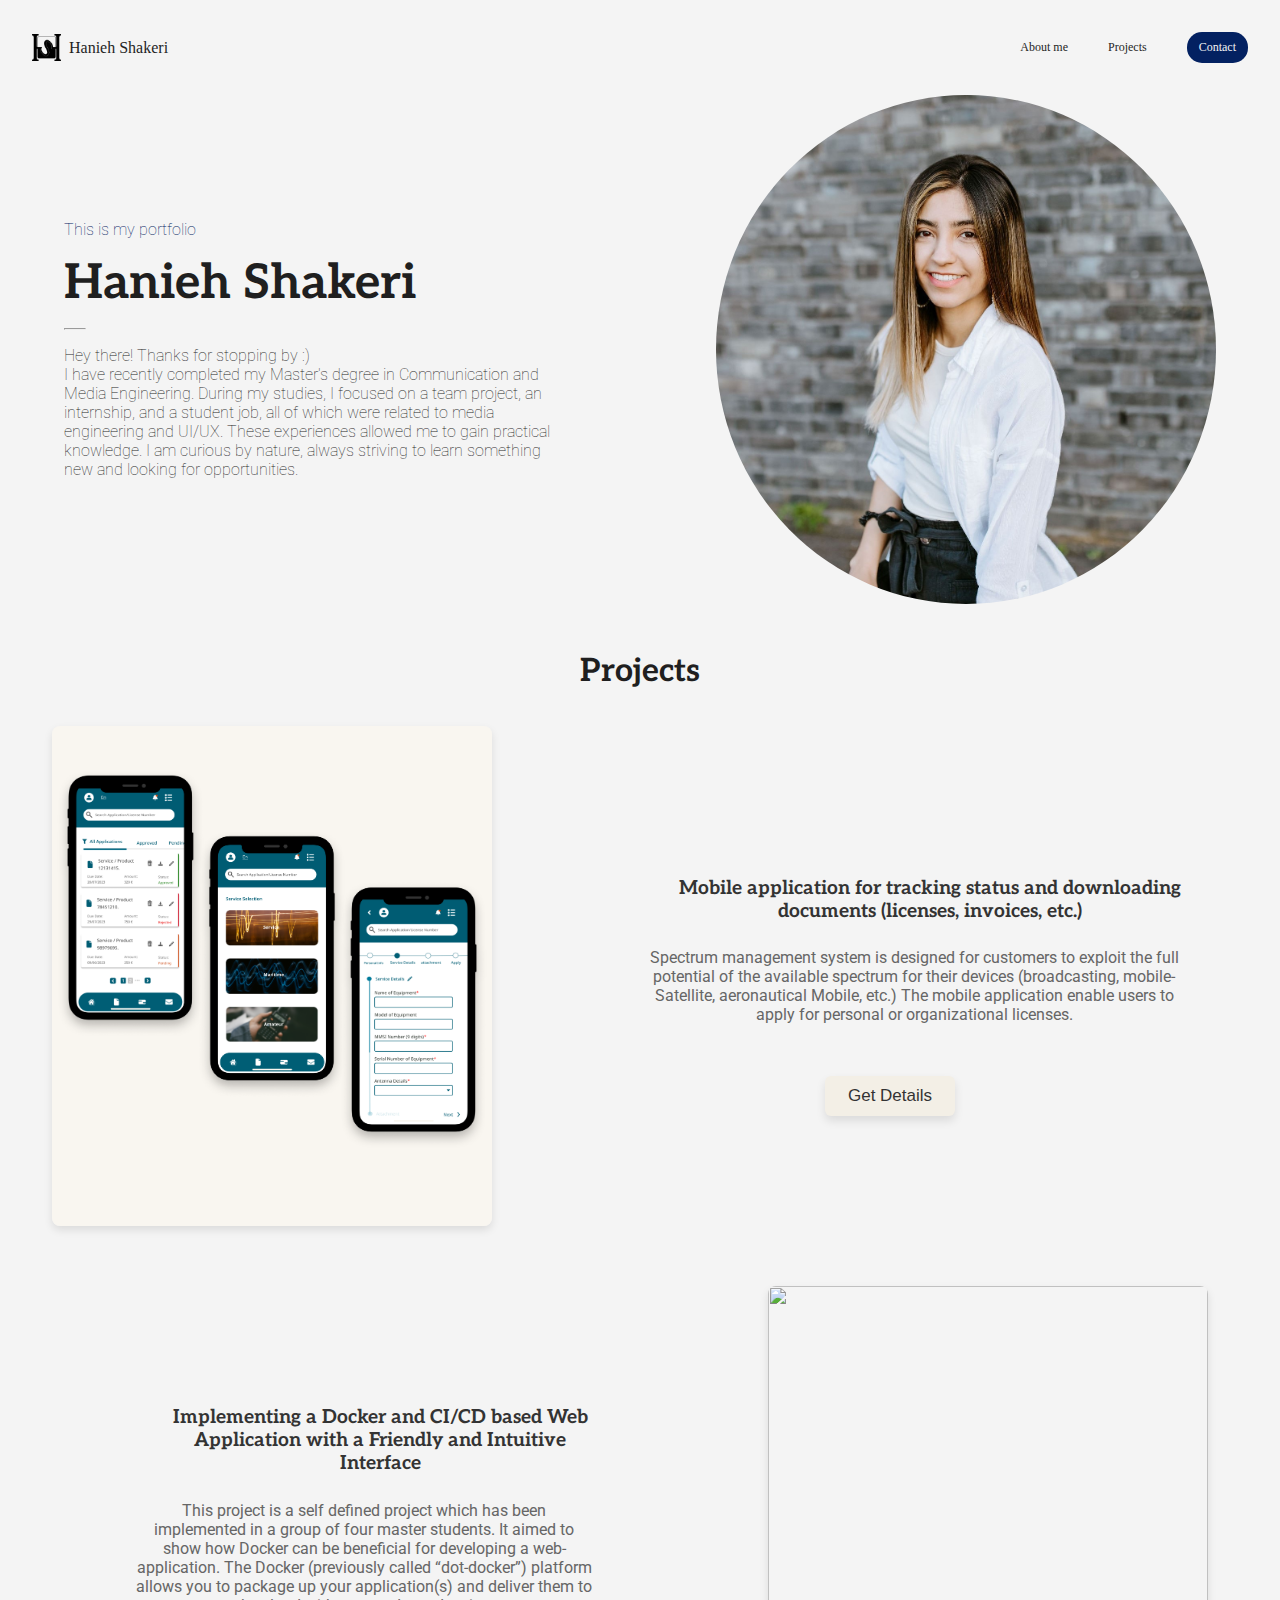
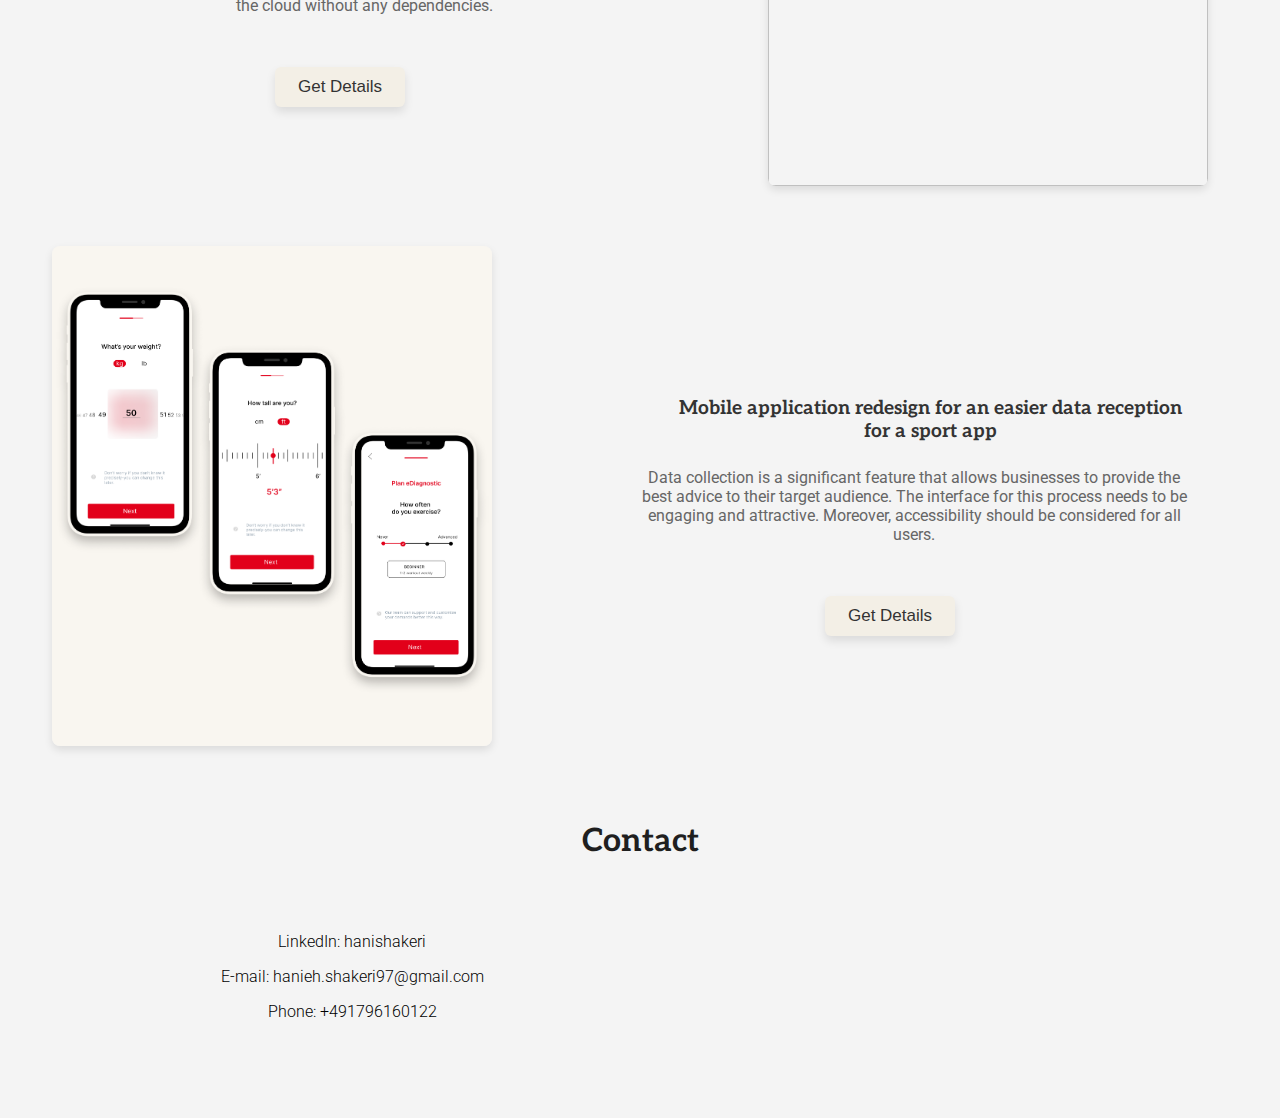
==== index.html @ 521cc0c5 "Add files via upload" ====
<!DOCTYPE html>
<html lang="en">
<head>
    <meta charset="UTF-8">
    <meta name="viewport" content="width=device-width, initial-scale=1.0">

    <link rel="preconnect" href="https://fonts.googleapis.com">
    <link rel="preconnect" href="https://fonts.gstatic.com" crossorigin>
    <link href="https://fonts.googleapis.com/css2?family=Aleo:ital,wght@0,100..900;1,100..900&family=Roboto:ital,wght@0,100;0,300;0,400;0,500;0,700;0,900;1,100;1,300;1,400;1,500;1,700;1,900&display=swap" rel="stylesheet">

    <link rel="stylesheet" href="style.css">
    <title>HaniPortfolio</title>
</head>
<body>
    <nav>
        <div class="brand">
            <img src="./assets/hani-logo.png" width="29" height="27" lt="logo">
            <a href="/">Hanieh Shakeri</a>
        </div>

       <div class="links">
        <a href=""> About me</a>
        <a href="#projects"> Projects</a>
        <a href="#Contact"> Contact</a>    
       </div>
    </nav> 

    <header>
        <div class="heading" id="about">
            <p class="sub-heading">This is my portfolio</p>
            <h1>Hanieh Shakeri</h1> 
            <hr />
            <p class="description"> Hey there! Thanks for stopping by :) 
                <br/>
                I have recently completed my Master's degree in Communication and Media Engineering. During my studies, I focused on a team project, an internship, and a student job, all of which were related to media engineering and UI/UX. 
                These experiences allowed me to gain practical knowledge. 
                I am curious by nature, always striving to learn something new and looking for opportunities. </p>

        </div>

        <img src="./assets/profile.jpg" draggable="false" onContextMenu="return false" alt="profile">
    </header>

    <div class="stats-title">
        <h2>
            Projects
        </h2>
        <!--<p>These projects have been done during my master studies</p>-->
    </div>
    


    <main class="container" id="projects">
        <div class="sub-container sub-container1">
            <div class="img-container">
                <img src="./assets/case-study-intern.png" alt="">
                <div class="hover-content">
                    <h5>Internship Project</h5>
                </div>
            </div>
          
          
            <div class="large-container large-container1">
                <h4> Mobile application for tracking status and downloading documents (licenses, invoices, etc.)</h4>
                
                <p> Spectrum management system is designed for customers to exploit the full potential of the available spectrum 
                    for their devices (broadcasting, mobile-Satellite, aeronautical Mobile, etc.) 
                    The mobile application enable users to apply for personal or organizational licenses.
                </p>
                <br />
                <br />

                <button class="button" onclick="handleButtonClick(event, 'internship.html')">Get Details</button>
                <script>
                    function animateButton(button) {
                        button.classList.remove("animate");
                        setTimeout(() => {
                            button.classList.add("animate");
                        }, 600); //1s = 1000ms
                    }
                
                    document.querySelectorAll(".button").forEach(button => {
                        button.addEventListener("click", (e) => {
                            e.preventDefault();
                            animateButton(button);
                        });
                    });
                </script>
            </div>    
        </div>

        
        
        <div class="sub-container sub-container2">
            <div class="img-container">
                <img src="./assets/coffee-project.png" alt="">
                <div class="hover-content">
                    <h5>Master Group Project</h5>
                </div>
            </div>  
            
            <div class="large-container large-container2">
                  <h4>Implementing a Docker and CI/CD based Web Application with a Friendly and Intuitive Interface</h4>
                  <p>This project is a self defined project which has been implemented in a group of four master students. It aimed to show how Docker can be beneficial for developing a web-application. 
                    The Docker (previously called “dot-docker”) platform allows you to package up your application(s) and deliver them to the cloud without any dependencies.</p>

                    <br />
                    <br />
                    
                <button class="button" onclick="handleButtonClick(event, 'master-project.html')">Get Details</button>
                <script>
                    function animateButton(button) {
                        button.classList.remove("animate");
                        setTimeout(() => {
                            button.classList.add("animate");
                        }, 600); //1s = 1000ms
                    }
                
                    document.querySelectorAll(".button").forEach(button => {
                        button.addEventListener("click", (e) => {
                            e.preventDefault();
                            animateButton(button);
                        });
                    });
                </script>
            </div>
        </div>
        
        <div class="sub-container sub-container3">
            <div class="img-container">
                <img src="./assets/bestzeit-project.png" alt="">
                <div class="hover-content">
                    <h5>Application Redesign Project</h5>    
                </div>
            </div>

            <div class="large-container large-container3">
                <h4>Mobile application redesign for an easier data reception for a sport app</h4>
                <p>Data collection is a significant feature that allows businesses to provide the best advice to their target audience. 
                    The interface for this process needs to be engaging and attractive. Moreover, accessibility should be considered for all users.
                </p>
                
                <br />
                <br />

                <button class="button" onclick="handleButtonClick(event, 'self-project.html')">Get Details</button>
                <script>
                    function animateButton(button) {
                        button.classList.remove("animate");
                        setTimeout(() => {
                            button.classList.add("animate");
                        }, 600); //1s = 1000ms
                    }
                
                    document.querySelectorAll(".button").forEach(button => {
                        button.addEventListener("click", (e) => {
                            e.preventDefault();
                            animateButton(button);
                        });
                    });
                </script>
            </div>
        </div>

        

        <!--------------------------------------------Footer------------------------------>

        <div class="stats-title">
            <div>
                <h2>Contact</h2>
            </div>
        </div>

            <div class="sub-container sub-container4">
            
                <div class="catch-up" id="Contact">

                    <!--<p>Staying proactive and engaged, ensures that I'm always ready for the next step in my career. 
                        Let's catch up! you can find me on LinkedIn or simply by writing an email. 
                        I would really like to get to know you, specially to keep connected with recruiters and potential employers.</p>-->

                    
                    <div class="Contact">
                        <p>
                            LinkedIn: <a href="https://www.linkedin.com/in/hanishakeri/">hanishakeri</a>
                        </p> 
                    </div>
                    <div class="Contact">
                        <p>
                            E-mail: <a href="mailto:hanieh.shakeri97@gmail.com">hanieh.shakeri97@gmail.com</a>
                        </p> 
                    </div>
                    <div class="Contact">
                        <p>
                            Phone: <a href="tel:+491796160122">+491796160122</a>
                        </p> 
                    </div>
                </div>  

                    <!--<div class="coffee-container">
                        <svg class="path" width="40%" height="100%" viewBox="0 0 300 300" version="1.1" xmlns="http://www.w3.org/2000/svg" xmlns:xlink="http://www.w3.org/1999/xlink" xml:space="preserve" style="fill-rule:evenodd;clip-rule:evenodd;stroke-linecap:round;stroke-linejoin:round;stroke-miterlimit:1.5;">
                            <path d="M160.916,92.523c0,0 8.02,7.071 7.135,19.397c-0.86,11.971 -13.31,16.189 -14.152,26.66c-0.898,11.167 7.946,16.891 8.322,17.266" style="fill:none;stroke:#000;stroke-width:3px;"/>
                            <path d="M177.919,92.523c0,0 8.02,7.071 7.135,19.397c-0.86,11.971 -13.31,16.189 -14.152,26.66c-0.899,11.167 7.945,16.891 8.321,17.266" style="fill:none;stroke:#000;stroke-width:3px;"/>
                            <path d="M195.216,92.523c0,0 8.021,7.071 7.135,19.397c-0.86,11.971 -13.31,16.189 -14.152,26.66c-0.898,11.167 7.946,16.891 8.322,17.266" style="fill:none;stroke:#000;stroke-width:3px;"/></svg>
                            
                            
                        <svg class="cup" width="80%" height="100%" viewBox="0 0 300 300" version="1.1" xmlns="http://www.w3.org/2000/svg" xmlns:xlink="http://www.w3.org/1999/xlink" xml:space="preserve" style="fill-rule:evenodd;clip-rule:evenodd;stroke-linejoin:round;stroke-miterlimit:1.41421;">
                            <path d="M98.582,110.197c9.843,0 17.833,7.841 17.833,17.5c0,9.658 -7.99,17.5 -17.833,17.5c-9.842,0 -17.833,-7.842 -17.833,-17.5c0,-9.659 7.991,-17.5 17.833,-17.5Zm0,5.119c6.963,0 12.617,5.547 12.617,12.381c0,6.833 -5.654,12.381 -12.617,12.381c-6.963,0 -12.617,-5.548 -12.617,-12.381c0,-6.834 5.654,-12.381 12.617,-12.381Z" style="fill:#8cb0c0;"/>
                            <path d="M99.499,156.28l-0.116,0c0.002,0.044 0.003,0.088 0.003,0.132c0,5.759 -14.512,10.435 -32.387,10.435c-17.874,0 -32.386,-4.676 -32.386,-10.435c0,-0.044 0.001,-0.088 0.003,-0.132l-0.117,0l0,-60l65,0l0,60Z" style="fill:#9db8c4;"/>
                            <path d="M99.499,156.28l-0.116,0c0.002,0.044 0.003,0.088 0.003,0.132c0,3.596 -5.655,6.769 -14.254,8.645c0.168,-0.429 0.254,-0.867 0.254,-1.311c0,-0.044 -0.001,-0.088 -0.003,-0.133l0.116,0l0,-60l-51,0l0,-7.333l65,0l0,60Z" style="fill:#8cb0c0;"/>
                            <ellipse cx="66.874" cy="96.412" rx="32.512" ry="10.435" style="fill:#9db8c4;"/><ellipse cx="67.041" cy="97.412" rx="31.345" ry="9.435" style="fill:#608392;"/>
                            <path d="M37.336,100.181c3.769,-3.851 15.668,-6.667 29.747,-6.667c14.079,0 25.977,2.816 29.747,6.667c-3.77,3.851 -15.668,6.666 -29.747,6.666c-14.079,0 -25.978,-2.815 -29.747,-6.666Z" style="fill:#714829;"/></svg>
        
                    </div>-->
                    
     
            </div>


    </main>


<script>
    function animateButton(button) {
        button.classList.remove("animate");
        setTimeout(() => {
            button.classList.add("animate");
        }, 600); //1s = 1000ms
    }

    function handleButtonClick(event, url) {
        event.preventDefault();
        const button = event.target;
        animateButton(button);
        setTimeout(() => {
            window.location.href = url;
        }, 1000); // Delay to match the animation duration
    }
</script>

</body>
</html>
---- style.css ----
/* ------------------------------------------Rules-----------------------*/
:root {
    --text-main:#F4F4F4;
    --text-secondary: #575756;
    --background-color: #1F1F1F;
    --accent-color-main: #032161;
    --accent-color-secondary: #ebac0b;
    
}

/*font-family: "Roboto", sans-serif;*/
/*font-family: "Aleo", serif;*/

body {

    color: var(--background-color);
    background-color: var(--text-main);
    margin: 2rem;
}

html {
    scroll-behavior: smooth;
}

/*------------------------------------------Navbar---------------------------------*/
a {
 color: unset;
 text-decoration: none;
}

nav{
    display: grid;
    grid-template-columns: 1fr 1fr;
}

.brand, .links {
    display:flex;
    align-items: center;
}

.brand a {
    margin-left: 0.5rem;
}

.links {
    grid-column-start: 3;
    font-size: 0.75rem;
    font-weight: 100;
}

.links a {
    margin-left: 2.5rem;
}
.links a:hover {
    color: var(--accent-color-main);
}
.links a:last-child {
    background-color: var(--accent-color-main);
    color: var(--text-main);
    padding: 0.5rem 0.75rem;
    border-radius: 15px;
}

/*-----------------------------------------header/description-------------------------------*/

header {
    display: grid;
    grid-template-columns: 1fr 1fr;
    align-items: center;
    margin-left: 2rem;
}

header img {
    display: grid;
    max-width: 500px;
    grid-column: 3;
    border-radius: 50%;
    margin: 2rem ;
}

.heading {
    width:500px;
}
.heading p{
    font-family: "Roboto", sans-serif;
    font-weight: 100;
}

.sub-heading {
    color: var(--accent-color-main);
    margin-bottom: none;
}

header h1 {
    font-family: 'Aleo', serif;
    font-size: 3rem;
    margin: 1rem 0;

}
header hr {
    width: 20px;
    margin: 0;
}

.description p{
    font-family: "Roboto", sans-serif;
    font-size: 400;
    font-weight: 300;
    color:black;
}

/*-----------------------------------projects----------------------------------*/

stats-title {
    text-align: center;
    color: var(--text-main);
    background-color: var(--background-color);
}

.stats-title h2 {
    display: flex;
    justify-content: center;
}

.stats-title h2 {
    font-family: 'Aleo', serif;
    font-size: 2rem;
    margin: 1rem 0;
}

.stats-title p {
    font-weight: 100;
    font-size: 0.9rem;
}

/*.main{
    background-color: var(--background-color);
}*/

.container {
    display: flex;
    justify-content: center;
    flex-direction: column;
  
}


.container img {
    width: 440px;
    height: 500px;
    margin-right: 20px;
    border-radius: 8px;
    box-shadow: 0 4px 8px rgba(0, 0, 0, 0.1);
}


.container > div {
    margin: 10px;
    padding: 10px;
   /* background-color: #f0efde;*/
    
}

.sub-container {
    display: flex;
    flex-direction: row;
    align-items: center;
    padding: 20px;
    border-radius: 8px;
    text-align: left;
    position: relative;
}

.img-container {
    position: relative;
}

.img-container img {
    max-width: 450px;
    margin-bottom: 20px;
    border-radius: 8px;
    display: block;
}

.hover-content {
    position: absolute;
    top: 0;
    left: 0;
    width: 440px;
    height: 500px;
    display: flex;
    justify-content: center;
    align-items: center;
    background-color: rgba(0, 0, 0, 0.7);
    color: white;
    opacity: 0;
    transition: opacity 0.3s ease-in-out;
}

.img-container:hover .hover-content {
    opacity: 1;
    border-radius: 8px;
}

.sub-container1, .sub-container2, .sub-container3, .sub-container4 {
    flex: 1 1 calc(33.333% - 40px);
    padding: 20px;
    text-align: center;
}

.sub-container:nth-child(even) {
    flex-direction: row-reverse;
    
}


.sub-container h4 {
    margin-top: 10px;
    font-family: 'Aleo', serif;
    font-size: 1.2em;
    color: #333;
}

.sub-container h5{
    margin-top: 10px;
    font-size: 1.2em;
    color: #ffffff;
}

.sub-container p{
    font-family: "Roboto", sans-serif;
    font-size: 1rem ;
    color: black;
    font-weight: 400;
}


@media (max-width: 768px) {
    .sub-container {
        flex-direction: column;
        text-align: center;
    }
    
    .sub-container img {
        margin: 0 0 10px 0;
    }
    
    .sub-container:nth-child(even) {
        flex-direction: column;
      
    }
}

.large-container {
    max-width: 713px;
    margin-left: 60px;
    margin-right: 20px;
    margin-top: 20px;
    padding: 15px;
    /*background-color: #f9f9f9;*/
    border-radius: 8px;
    /*box-shadow: 0 4px 8px rgba(0, 0, 0, 0.1);*/
}

.large-container h4 {
    text-align-last: center;
    margin-top: 0;
    font-size: 1.2em;
    color: #333;
    margin-left: 80px;
}

.large-container p {
    color: #666;
    font-size: 1rem;
    margin-left: 48px;
}

.large-container2 {
    
    margin-left: 20px;
    margin-right: 160px;
    margin-top: 20px;
    padding: 15px;
    border-radius: 8px;
}

.large-container2 button {
    justify-content: center;
}


/*-----------------------------------------Button------------------------------*/

.button {
    position: relative;
    width: 130px;
    padding: 10px 22px;
    background: #f3efe6;
    border-radius: 6px;
    color: #333;
    border: none;
    font-size: 17px;
    font-weight: 400;
    cursor: pointer;
    transition: transform 0.2s ease;
    box-shadow: 0 5px 10px rgba(0, 0, 0, 0.1);
}

.button:active {
    transform: scale(0.96);
}

.button::before, .button::after {
    content: "";
    position: absolute;
    left: 50%;
    transform: translateX(-50%);
    height: 100%;
    width: 150%;
    z-index: -1;
   
    background-repeat: no-repeat;
}

.button.animate::before {
    top: -70%;
    background-image: radial-gradient(circle, #032161 20%, transparent 20%),
    radial-gradient(circle, transparent 20%, #1474c8 20%, transparent 20%), 
    radial-gradient(circle, #032161 20%, transparent 20%), 
    radial-gradient(circle, transparent 10%, #1474c8 15%, transparent 30%),
    radial-gradient(circle, #032161 20%, transparent 20%),
    radial-gradient(circle, #1474c8 20%, transparent 20%),
    radial-gradient(circle, #1474c8 20%, transparent 20%),
    radial-gradient(circle, #032161 20%, transparent 20%);
    background-size: 10% 10%, 20% 20%, 15% 15%, 20% 20%, 18% 18%, 10% 10%, 10% 10%, 18% 18%;
    background-position: 5% 50%, 10% 90%, 10% 90%, 15% 90%, 25% 90%, 25% 90%, 40% 90%, 55% 90%, 70% 90%;
    animation: topBubbles 0.6s ease-in-out forwards; 
}

.button.animate::after {
    bottom: -20px;
    background-image: radial-gradient(circle, #032161 20%, transparent 20%),
    radial-gradient(circle, transparent 20%, #032161 20%, transparent 20%), 
    radial-gradient(circle, #032161 20%, transparent 20%),
    radial-gradient(circle, #1474c8 20%, transparent 20%),
    radial-gradient(circle, #032161 20%, transparent 20%),
    radial-gradient(circle, #1474c8 20%, transparent 20%),
    radial-gradient(circle, #032161 20%, transparent 20%);
    background-size: 10% 10%, 20% 20%, 15% 20%, 20% 20%, 18% 18%, 10% 10%, 15% 15%, 18% 18%;
    background-position: 5% 50%, 10% 90%, 10% 90%, 15% 90%, 25% 90%, 25% 90%, 40% 90%, 55% 90%, 70% 90%;
    animation: bottomBubbles 0.6s ease-in-out forwards;
}

@keyframes topBubbles {
    50% {
        background-position: 0% 80%, 0% 20%, 10% 40%, 20% 0%, 30% 30%, 22% 50%, 50% 50%, 65% 20%, 90% 30%;
    }
    100% {
        background-position: 0% 70%, 0% 10%, 10% 30%, 20% -10%, 30% 20%, 22% 40%, 50% 40%, 65% 10%, 90% 20%;
        background-size: 0% 0%, 0% 0%, 0% 0%, 0% 0%, 0% 0%, 0% 0%, 0% 0%;
    }
}

@keyframes bottomBubbles {
    50% {
        background-position: 0% 80%, 20% 80%, 45% 60%, 60% 100%, 75% 70%, 95% 60%, 105% 0%;
    }
    100% {
        background-position: 0% 90%, 20% 90%, 45% 70%, 60% 110%, 75% 80%, 95% 70%, 110% 10%;
        background-size: 0% 0%, 0% 0%, 0% 0%, 0% 0%, 0% 0%, 0% 0%, 0% 0%;
    }
}

/*----------------------------------Footer-----------------------------*/

.catch-up {
    width: 600px;
    height: 150px;
}


.catch-up p {
    font-family: "Roboto", sans-serif;
    font-size: 1rem ;
    color: black;
    font-weight: 300;
}


/*-------------------------------------------Coffee-----------------------------------------*/


  .path {
    stroke-dasharray: 100;
    stroke-dashoffset: 800;
    animation: dash 2s linear forwards infinite;
    position: absolute;
    top: 68px;
    left: 173px;
  }
  
  @keyframes dash {
    to {
      stroke-dashoffset: 1000;
    }
  }
  .cup {
    position: absolute;
    top: 110px;
    left: -50px;
  }
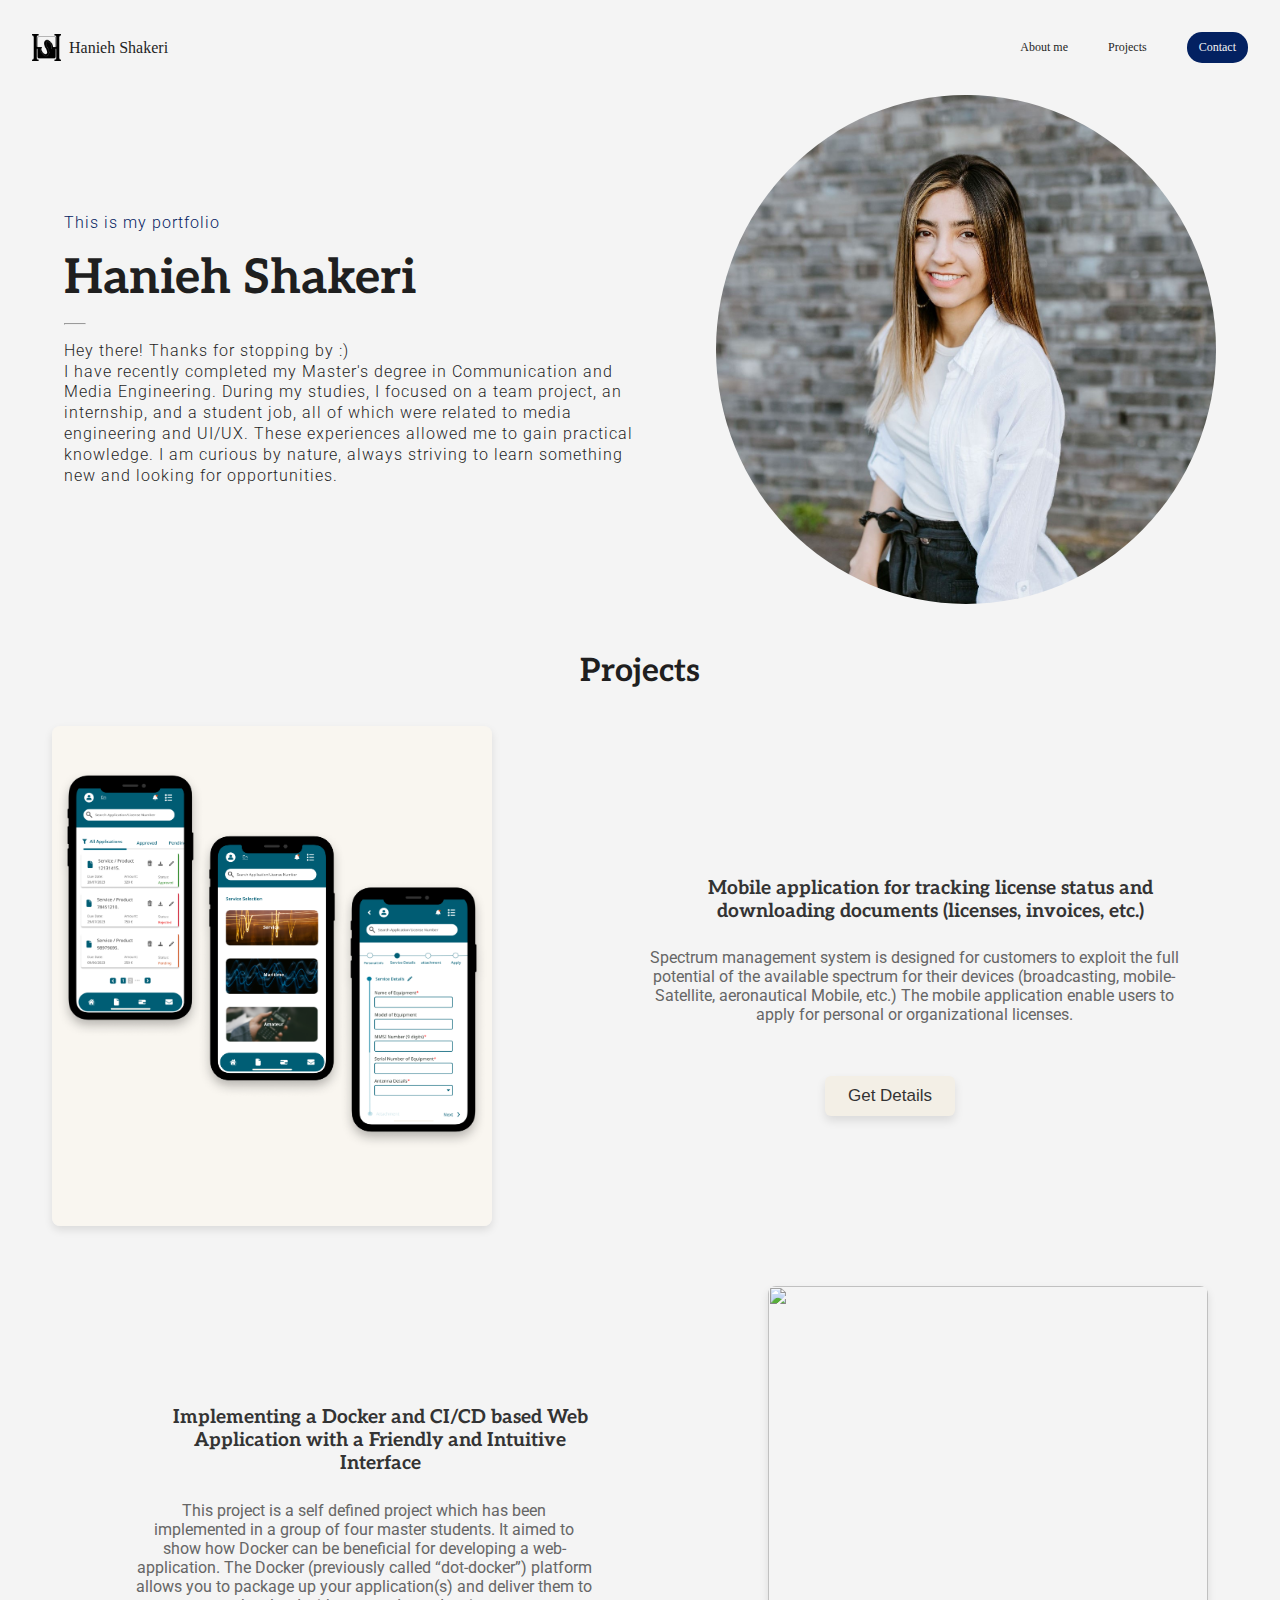
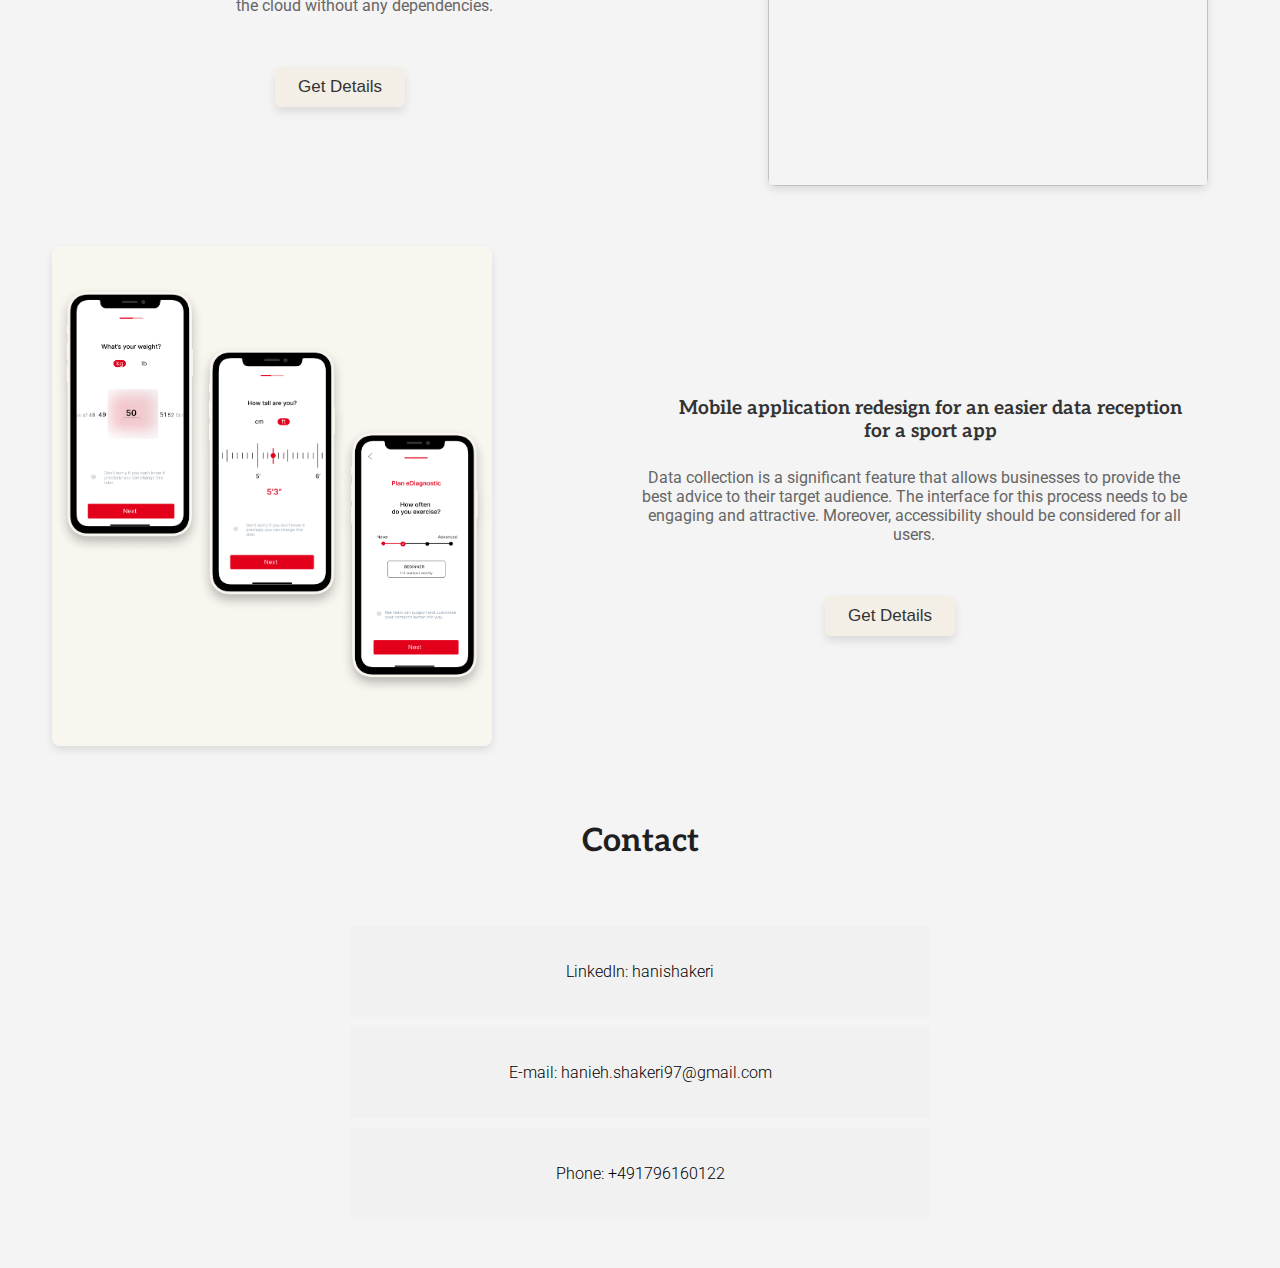
==== commit b5baad9a: "first portfolio" ====
--- a/index.html
+++ b/index.html
@@ -1,243 +1,185 @@
-<!DOCTYPE html>
-<html lang="en">
-<head>
-    <meta charset="UTF-8">
-    <meta name="viewport" content="width=device-width, initial-scale=1.0">
-
-    <link rel="preconnect" href="https://fonts.googleapis.com">
-    <link rel="preconnect" href="https://fonts.gstatic.com" crossorigin>
-    <link href="https://fonts.googleapis.com/css2?family=Aleo:ital,wght@0,100..900;1,100..900&family=Roboto:ital,wght@0,100;0,300;0,400;0,500;0,700;0,900;1,100;1,300;1,400;1,500;1,700;1,900&display=swap" rel="stylesheet">
-
-    <link rel="stylesheet" href="style.css">
-    <title>HaniPortfolio</title>
-</head>
-<body>
-    <nav>
-        <div class="brand">
-            <img src="./assets/hani-logo.png" width="29" height="27" lt="logo">
-            <a href="/">Hanieh Shakeri</a>
-        </div>
-
-       <div class="links">
-        <a href=""> About me</a>
-        <a href="#projects"> Projects</a>
-        <a href="#Contact"> Contact</a>    
-       </div>
-    </nav> 
-
-    <header>
-        <div class="heading" id="about">
-            <p class="sub-heading">This is my portfolio</p>
-            <h1>Hanieh Shakeri</h1> 
-            <hr />
-            <p class="description"> Hey there! Thanks for stopping by :) 
-                <br/>
-                I have recently completed my Master's degree in Communication and Media Engineering. During my studies, I focused on a team project, an internship, and a student job, all of which were related to media engineering and UI/UX. 
-                These experiences allowed me to gain practical knowledge. 
-                I am curious by nature, always striving to learn something new and looking for opportunities. </p>
-
-        </div>
-
-        <img src="./assets/profile.jpg" draggable="false" onContextMenu="return false" alt="profile">
-    </header>
-
-    <div class="stats-title">
-        <h2>
-            Projects
-        </h2>
-        <!--<p>These projects have been done during my master studies</p>-->
-    </div>
-    
-
-
-    <main class="container" id="projects">
-        <div class="sub-container sub-container1">
-            <div class="img-container">
-                <img src="./assets/case-study-intern.png" alt="">
-                <div class="hover-content">
-                    <h5>Internship Project</h5>
-                </div>
-            </div>
-          
-          
-            <div class="large-container large-container1">
-                <h4> Mobile application for tracking status and downloading documents (licenses, invoices, etc.)</h4>
-                
-                <p> Spectrum management system is designed for customers to exploit the full potential of the available spectrum 
-                    for their devices (broadcasting, mobile-Satellite, aeronautical Mobile, etc.) 
-                    The mobile application enable users to apply for personal or organizational licenses.
-                </p>
-                <br />
-                <br />
-
-                <button class="button" onclick="handleButtonClick(event, 'internship.html')">Get Details</button>
-                <script>
-                    function animateButton(button) {
-                        button.classList.remove("animate");
-                        setTimeout(() => {
-                            button.classList.add("animate");
-                        }, 600); //1s = 1000ms
-                    }
-                
-                    document.querySelectorAll(".button").forEach(button => {
-                        button.addEventListener("click", (e) => {
-                            e.preventDefault();
-                            animateButton(button);
-                        });
-                    });
-                </script>
-            </div>    
-        </div>
-
-        
-        
-        <div class="sub-container sub-container2">
-            <div class="img-container">
-                <img src="./assets/coffee-project.png" alt="">
-                <div class="hover-content">
-                    <h5>Master Group Project</h5>
-                </div>
-            </div>  
-            
-            <div class="large-container large-container2">
-                  <h4>Implementing a Docker and CI/CD based Web Application with a Friendly and Intuitive Interface</h4>
-                  <p>This project is a self defined project which has been implemented in a group of four master students. It aimed to show how Docker can be beneficial for developing a web-application. 
-                    The Docker (previously called “dot-docker”) platform allows you to package up your application(s) and deliver them to the cloud without any dependencies.</p>
-
-                    <br />
-                    <br />
-                    
-                <button class="button" onclick="handleButtonClick(event, 'master-project.html')">Get Details</button>
-                <script>
-                    function animateButton(button) {
-                        button.classList.remove("animate");
-                        setTimeout(() => {
-                            button.classList.add("animate");
-                        }, 600); //1s = 1000ms
-                    }
-                
-                    document.querySelectorAll(".button").forEach(button => {
-                        button.addEventListener("click", (e) => {
-                            e.preventDefault();
-                            animateButton(button);
-                        });
-                    });
-                </script>
-            </div>
-        </div>
-        
-        <div class="sub-container sub-container3">
-            <div class="img-container">
-                <img src="./assets/bestzeit-project.png" alt="">
-                <div class="hover-content">
-                    <h5>Application Redesign Project</h5>    
-                </div>
-            </div>
-
-            <div class="large-container large-container3">
-                <h4>Mobile application redesign for an easier data reception for a sport app</h4>
-                <p>Data collection is a significant feature that allows businesses to provide the best advice to their target audience. 
-                    The interface for this process needs to be engaging and attractive. Moreover, accessibility should be considered for all users.
-                </p>
-                
-                <br />
-                <br />
-
-                <button class="button" onclick="handleButtonClick(event, 'self-project.html')">Get Details</button>
-                <script>
-                    function animateButton(button) {
-                        button.classList.remove("animate");
-                        setTimeout(() => {
-                            button.classList.add("animate");
-                        }, 600); //1s = 1000ms
-                    }
-                
-                    document.querySelectorAll(".button").forEach(button => {
-                        button.addEventListener("click", (e) => {
-                            e.preventDefault();
-                            animateButton(button);
-                        });
-                    });
-                </script>
-            </div>
-        </div>
-
-        
-
-        <!--------------------------------------------Footer------------------------------>
-
-        <div class="stats-title">
-            <div>
-                <h2>Contact</h2>
-            </div>
-        </div>
-
-            <div class="sub-container sub-container4">
-            
-                <div class="catch-up" id="Contact">
-
-                    <!--<p>Staying proactive and engaged, ensures that I'm always ready for the next step in my career. 
-                        Let's catch up! you can find me on LinkedIn or simply by writing an email. 
-                        I would really like to get to know you, specially to keep connected with recruiters and potential employers.</p>-->
-
-                    
-                    <div class="Contact">
-                        <p>
-                            LinkedIn: <a href="https://www.linkedin.com/in/hanishakeri/">hanishakeri</a>
-                        </p> 
-                    </div>
-                    <div class="Contact">
-                        <p>
-                            E-mail: <a href="mailto:hanieh.shakeri97@gmail.com">hanieh.shakeri97@gmail.com</a>
-                        </p> 
-                    </div>
-                    <div class="Contact">
-                        <p>
-                            Phone: <a href="tel:+491796160122">+491796160122</a>
-                        </p> 
-                    </div>
-                </div>  
-
-                    <!--<div class="coffee-container">
-                        <svg class="path" width="40%" height="100%" viewBox="0 0 300 300" version="1.1" xmlns="http://www.w3.org/2000/svg" xmlns:xlink="http://www.w3.org/1999/xlink" xml:space="preserve" style="fill-rule:evenodd;clip-rule:evenodd;stroke-linecap:round;stroke-linejoin:round;stroke-miterlimit:1.5;">
-                            <path d="M160.916,92.523c0,0 8.02,7.071 7.135,19.397c-0.86,11.971 -13.31,16.189 -14.152,26.66c-0.898,11.167 7.946,16.891 8.322,17.266" style="fill:none;stroke:#000;stroke-width:3px;"/>
-                            <path d="M177.919,92.523c0,0 8.02,7.071 7.135,19.397c-0.86,11.971 -13.31,16.189 -14.152,26.66c-0.899,11.167 7.945,16.891 8.321,17.266" style="fill:none;stroke:#000;stroke-width:3px;"/>
-                            <path d="M195.216,92.523c0,0 8.021,7.071 7.135,19.397c-0.86,11.971 -13.31,16.189 -14.152,26.66c-0.898,11.167 7.946,16.891 8.322,17.266" style="fill:none;stroke:#000;stroke-width:3px;"/></svg>
-                            
-                            
-                        <svg class="cup" width="80%" height="100%" viewBox="0 0 300 300" version="1.1" xmlns="http://www.w3.org/2000/svg" xmlns:xlink="http://www.w3.org/1999/xlink" xml:space="preserve" style="fill-rule:evenodd;clip-rule:evenodd;stroke-linejoin:round;stroke-miterlimit:1.41421;">
-                            <path d="M98.582,110.197c9.843,0 17.833,7.841 17.833,17.5c0,9.658 -7.99,17.5 -17.833,17.5c-9.842,0 -17.833,-7.842 -17.833,-17.5c0,-9.659 7.991,-17.5 17.833,-17.5Zm0,5.119c6.963,0 12.617,5.547 12.617,12.381c0,6.833 -5.654,12.381 -12.617,12.381c-6.963,0 -12.617,-5.548 -12.617,-12.381c0,-6.834 5.654,-12.381 12.617,-12.381Z" style="fill:#8cb0c0;"/>
-                            <path d="M99.499,156.28l-0.116,0c0.002,0.044 0.003,0.088 0.003,0.132c0,5.759 -14.512,10.435 -32.387,10.435c-17.874,0 -32.386,-4.676 -32.386,-10.435c0,-0.044 0.001,-0.088 0.003,-0.132l-0.117,0l0,-60l65,0l0,60Z" style="fill:#9db8c4;"/>
-                            <path d="M99.499,156.28l-0.116,0c0.002,0.044 0.003,0.088 0.003,0.132c0,3.596 -5.655,6.769 -14.254,8.645c0.168,-0.429 0.254,-0.867 0.254,-1.311c0,-0.044 -0.001,-0.088 -0.003,-0.133l0.116,0l0,-60l-51,0l0,-7.333l65,0l0,60Z" style="fill:#8cb0c0;"/>
-                            <ellipse cx="66.874" cy="96.412" rx="32.512" ry="10.435" style="fill:#9db8c4;"/><ellipse cx="67.041" cy="97.412" rx="31.345" ry="9.435" style="fill:#608392;"/>
-                            <path d="M37.336,100.181c3.769,-3.851 15.668,-6.667 29.747,-6.667c14.079,0 25.977,2.816 29.747,6.667c-3.77,3.851 -15.668,6.666 -29.747,6.666c-14.079,0 -25.978,-2.815 -29.747,-6.666Z" style="fill:#714829;"/></svg>
-        
-                    </div>-->
-                    
-     
-            </div>
-
-
-    </main>
-
-
-<script>
-    function animateButton(button) {
-        button.classList.remove("animate");
-        setTimeout(() => {
-            button.classList.add("animate");
-        }, 600); //1s = 1000ms
-    }
-
-    function handleButtonClick(event, url) {
-        event.preventDefault();
-        const button = event.target;
-        animateButton(button);
-        setTimeout(() => {
-            window.location.href = url;
-        }, 1000); // Delay to match the animation duration
-    }
-</script>
-
-</body>
+<!DOCTYPE html>
+<html lang="en">
+<head>
+    <meta charset="UTF-8">
+    <meta name="viewport" content="width=device-width, initial-scale=1.0">
+
+    <link rel="preconnect" href="https://fonts.googleapis.com">
+    <link rel="preconnect" href="https://fonts.gstatic.com" crossorigin>
+    <link href="https://fonts.googleapis.com/css2?family=Aleo:ital,wght@0,100..900;1,100..900&family=Roboto:ital,wght@0,100;0,300;0,400;0,500;0,700;0,900;1,100;1,300;1,400;1,500;1,700;1,900&display=swap" rel="stylesheet">
+
+    <link rel="stylesheet" href="style.css">
+    
+    <title>HaniPortfolio</title>
+</head>
+<body>
+    <nav>
+        <div class="brand">
+            <img src="./assets/hani-logo.png" width="29" height="27" lt="logo">
+            <a href="/">Hanieh Shakeri</a>
+        </div>
+
+       <div class="links">
+        <a href=""> About me</a>
+        <a href="#projects"> Projects</a>
+        <a href="#Contact"> Contact</a>    
+       </div>
+    </nav> 
+
+    <header>
+        <div class="heading" id="about">
+            <p class="sub-heading">This is my portfolio</p>
+            <h1>Hanieh Shakeri</h1> 
+            <hr />
+            <p class="description"> Hey there! Thanks for stopping by :) 
+                <br/>
+                I have recently completed my Master's degree in Communication and Media Engineering. During my studies, I focused on a team project, an internship, and a student job, all of which were related to media engineering and UI/UX. 
+                These experiences allowed me to gain practical knowledge. 
+                I am curious by nature, always striving to learn something new and looking for opportunities. </p>
+
+        </div>
+
+        <img src="./assets/profile.jpg" draggable="false" onContextMenu="return false" alt="profile">
+    </header>
+
+    <div class="stats-title">
+        <h2>
+            Projects
+        </h2>
+        <!--<p>These projects have been done during my master studies</p>-->
+    </div>
+    
+
+
+    <main class="container" id="projects">
+        <div class="sub-container sub-container1">
+            <div class="img-container">
+                <img src="./assets/case-study-intern.png" alt="">
+                <div class="hover-content">
+                    <h5>Internship Project</h5>
+                </div>
+            </div>
+          
+          
+            <div class="large-container large-container1">
+                <h4> Mobile application for tracking license status and downloading documents (licenses, invoices, etc.)</h4>
+                
+                <p> Spectrum management system is designed for customers to exploit the full potential of the available spectrum 
+                    for their devices (broadcasting, mobile-Satellite, aeronautical Mobile, etc.) 
+                    The mobile application enable users to apply for personal or organizational licenses.
+                </p>
+                <br />
+                <br />
+
+                <button class="button" onclick="handleButtonClick(event, 'internship.html')">Get Details</button>
+       
+            </div>    
+        </div>
+
+        
+        
+        <div class="sub-container sub-container2">
+            <div class="img-container">
+                <img src="./assets/coffee-project.png" alt="">
+                <div class="hover-content">
+                    <h5>Master Group Project</h5>
+                </div>
+            </div>  
+            
+            <div class="large-container large-container2">
+                  <h4>Implementing a Docker and CI/CD based Web Application with a Friendly and Intuitive Interface</h4>
+                  <p>This project is a self defined project which has been implemented in a group of four master students. It aimed to show how Docker can be beneficial for developing a web-application. 
+                    The Docker (previously called “dot-docker”) platform allows you to package up your application(s) and deliver them to the cloud without any dependencies.</p>
+
+                    <br />
+                    <br />
+                    
+                <button class="button" onclick="handleButtonClick(event, 'master-project.html')">Get Details</button>
+             
+            </div>
+        </div>
+        
+        <div class="sub-container sub-container3">
+            <div class="img-container">
+                <img src="./assets/bestzeit-project.png" alt="">
+                <div class="hover-content">
+                    <h5>Application Redesign Project</h5>    
+                </div>
+            </div>
+
+            <div class="large-container large-container3">
+                <h4>Mobile application redesign for an easier data reception for a sport app</h4>
+                <p>Data collection is a significant feature that allows businesses to provide the best advice to their target audience. 
+                    The interface for this process needs to be engaging and attractive. Moreover, accessibility should be considered for all users.
+                </p>
+                
+                <br />
+                <br />
+
+                <button class="button" onclick="handleButtonClick(event, 'self-project.html')">Get Details</button>
+          
+            </div>
+        </div>
+
+        
+
+        <!--------------------------------------------Footer------------------------------>
+
+        <div class="stats-title">
+            <div>
+                <h2>Contact</h2>
+            </div>
+        </div>
+
+            <div class="sub-container sub-container4">
+            
+                <div class="catch-up" id="Contact">
+
+                    <!--<p>Staying proactive and engaged, ensures that I'm always ready for the next step in my career. 
+                        Let's catch up! you can find me on LinkedIn or simply by writing an email. 
+                        I would really like to get to know you, specially to keep connected with recruiters and potential employers.</p>-->
+
+                    
+                    <div class="Contact">
+                        <p>
+                            LinkedIn: <a href="https://www.linkedin.com/in/hanishakeri/">hanishakeri</a>
+                        </p> 
+                    </div>
+                    <div class="Contact">
+                        <p>
+                            E-mail: <a href="mailto:hanieh.shakeri97@gmail.com">hanieh.shakeri97@gmail.com</a>
+                        </p> 
+                    </div>
+                    <div class="Contact">
+                        <p>
+                            Phone: <a href="tel:+491796160122">+491796160122</a>
+                        </p> 
+                    </div>
+                </div>  
+
+                    <!--<div class="coffee-container">
+                        <svg class="path" width="40%" height="100%" viewBox="0 0 300 300" version="1.1" xmlns="http://www.w3.org/2000/svg" xmlns:xlink="http://www.w3.org/1999/xlink" xml:space="preserve" style="fill-rule:evenodd;clip-rule:evenodd;stroke-linecap:round;stroke-linejoin:round;stroke-miterlimit:1.5;">
+                            <path d="M160.916,92.523c0,0 8.02,7.071 7.135,19.397c-0.86,11.971 -13.31,16.189 -14.152,26.66c-0.898,11.167 7.946,16.891 8.322,17.266" style="fill:none;stroke:#000;stroke-width:3px;"/>
+                            <path d="M177.919,92.523c0,0 8.02,7.071 7.135,19.397c-0.86,11.971 -13.31,16.189 -14.152,26.66c-0.899,11.167 7.945,16.891 8.321,17.266" style="fill:none;stroke:#000;stroke-width:3px;"/>
+                            <path d="M195.216,92.523c0,0 8.021,7.071 7.135,19.397c-0.86,11.971 -13.31,16.189 -14.152,26.66c-0.898,11.167 7.946,16.891 8.322,17.266" style="fill:none;stroke:#000;stroke-width:3px;"/></svg>
+                            
+                            
+                        <svg class="cup" width="80%" height="100%" viewBox="0 0 300 300" version="1.1" xmlns="http://www.w3.org/2000/svg" xmlns:xlink="http://www.w3.org/1999/xlink" xml:space="preserve" style="fill-rule:evenodd;clip-rule:evenodd;stroke-linejoin:round;stroke-miterlimit:1.41421;">
+                            <path d="M98.582,110.197c9.843,0 17.833,7.841 17.833,17.5c0,9.658 -7.99,17.5 -17.833,17.5c-9.842,0 -17.833,-7.842 -17.833,-17.5c0,-9.659 7.991,-17.5 17.833,-17.5Zm0,5.119c6.963,0 12.617,5.547 12.617,12.381c0,6.833 -5.654,12.381 -12.617,12.381c-6.963,0 -12.617,-5.548 -12.617,-12.381c0,-6.834 5.654,-12.381 12.617,-12.381Z" style="fill:#8cb0c0;"/>
+                            <path d="M99.499,156.28l-0.116,0c0.002,0.044 0.003,0.088 0.003,0.132c0,5.759 -14.512,10.435 -32.387,10.435c-17.874,0 -32.386,-4.676 -32.386,-10.435c0,-0.044 0.001,-0.088 0.003,-0.132l-0.117,0l0,-60l65,0l0,60Z" style="fill:#9db8c4;"/>
+                            <path d="M99.499,156.28l-0.116,0c0.002,0.044 0.003,0.088 0.003,0.132c0,3.596 -5.655,6.769 -14.254,8.645c0.168,-0.429 0.254,-0.867 0.254,-1.311c0,-0.044 -0.001,-0.088 -0.003,-0.133l0.116,0l0,-60l-51,0l0,-7.333l65,0l0,60Z" style="fill:#8cb0c0;"/>
+                            <ellipse cx="66.874" cy="96.412" rx="32.512" ry="10.435" style="fill:#9db8c4;"/><ellipse cx="67.041" cy="97.412" rx="31.345" ry="9.435" style="fill:#608392;"/>
+                            <path d="M37.336,100.181c3.769,-3.851 15.668,-6.667 29.747,-6.667c14.079,0 25.977,2.816 29.747,6.667c-3.77,3.851 -15.668,6.666 -29.747,6.666c-14.079,0 -25.978,-2.815 -29.747,-6.666Z" style="fill:#714829;"/></svg>
+        
+                    </div>-->
+                    
+     
+            </div>
+
+
+    </main>
+
+    <script src="Script.js"></script>
+
+</body>
 </html>--- a/style.css
+++ b/style.css
@@ -1,416 +1,457 @@
-
-/* ------------------------------------------Rules-----------------------*/
-:root {
-    --text-main:#F4F4F4;
-    --text-secondary: #575756;
-    --background-color: #1F1F1F;
-    --accent-color-main: #032161;
-    --accent-color-secondary: #ebac0b;
-    
-}
-
-/*font-family: "Roboto", sans-serif;*/
-/*font-family: "Aleo", serif;*/
-
-body {
-
-    color: var(--background-color);
-    background-color: var(--text-main);
-    margin: 2rem;
-}
-
-html {
-    scroll-behavior: smooth;
-}
-
-/*------------------------------------------Navbar---------------------------------*/
-a {
- color: unset;
- text-decoration: none;
-}
-
-nav{
-    display: grid;
-    grid-template-columns: 1fr 1fr;
-}
-
-.brand, .links {
-    display:flex;
-    align-items: center;
-}
-
-.brand a {
-    margin-left: 0.5rem;
-}
-
-.links {
-    grid-column-start: 3;
-    font-size: 0.75rem;
-    font-weight: 100;
-}
-
-.links a {
-    margin-left: 2.5rem;
-}
-.links a:hover {
-    color: var(--accent-color-main);
-}
-.links a:last-child {
-    background-color: var(--accent-color-main);
-    color: var(--text-main);
-    padding: 0.5rem 0.75rem;
-    border-radius: 15px;
-}
-
-/*-----------------------------------------header/description-------------------------------*/
-
-header {
-    display: grid;
-    grid-template-columns: 1fr 1fr;
-    align-items: center;
-    margin-left: 2rem;
-}
-
-header img {
-    display: grid;
-    max-width: 500px;
-    grid-column: 3;
-    border-radius: 50%;
-    margin: 2rem ;
-}
-
-.heading {
-    width:500px;
-}
-.heading p{
-    font-family: "Roboto", sans-serif;
-    font-weight: 100;
-}
-
-.sub-heading {
-    color: var(--accent-color-main);
-    margin-bottom: none;
-}
-
-header h1 {
-    font-family: 'Aleo', serif;
-    font-size: 3rem;
-    margin: 1rem 0;
-
-}
-header hr {
-    width: 20px;
-    margin: 0;
-}
-
-.description p{
-    font-family: "Roboto", sans-serif;
-    font-size: 400;
-    font-weight: 300;
-    color:black;
-}
-
-/*-----------------------------------projects----------------------------------*/
-
-stats-title {
-    text-align: center;
-    color: var(--text-main);
-    background-color: var(--background-color);
-}
-
-.stats-title h2 {
-    display: flex;
-    justify-content: center;
-}
-
-.stats-title h2 {
-    font-family: 'Aleo', serif;
-    font-size: 2rem;
-    margin: 1rem 0;
-}
-
-.stats-title p {
-    font-weight: 100;
-    font-size: 0.9rem;
-}
-
-/*.main{
-    background-color: var(--background-color);
-}*/
-
-.container {
-    display: flex;
-    justify-content: center;
-    flex-direction: column;
-  
-}
-
-
-.container img {
-    width: 440px;
-    height: 500px;
-    margin-right: 20px;
-    border-radius: 8px;
-    box-shadow: 0 4px 8px rgba(0, 0, 0, 0.1);
-}
-
-
-.container > div {
-    margin: 10px;
-    padding: 10px;
-   /* background-color: #f0efde;*/
-    
-}
-
-.sub-container {
-    display: flex;
-    flex-direction: row;
-    align-items: center;
-    padding: 20px;
-    border-radius: 8px;
-    text-align: left;
-    position: relative;
-}
-
-.img-container {
-    position: relative;
-}
-
-.img-container img {
-    max-width: 450px;
-    margin-bottom: 20px;
-    border-radius: 8px;
-    display: block;
-}
-
-.hover-content {
-    position: absolute;
-    top: 0;
-    left: 0;
-    width: 440px;
-    height: 500px;
-    display: flex;
-    justify-content: center;
-    align-items: center;
-    background-color: rgba(0, 0, 0, 0.7);
-    color: white;
-    opacity: 0;
-    transition: opacity 0.3s ease-in-out;
-}
-
-.img-container:hover .hover-content {
-    opacity: 1;
-    border-radius: 8px;
-}
-
-.sub-container1, .sub-container2, .sub-container3, .sub-container4 {
-    flex: 1 1 calc(33.333% - 40px);
-    padding: 20px;
-    text-align: center;
-}
-
-.sub-container:nth-child(even) {
-    flex-direction: row-reverse;
-    
-}
-
-
-.sub-container h4 {
-    margin-top: 10px;
-    font-family: 'Aleo', serif;
-    font-size: 1.2em;
-    color: #333;
-}
-
-.sub-container h5{
-    margin-top: 10px;
-    font-size: 1.2em;
-    color: #ffffff;
-}
-
-.sub-container p{
-    font-family: "Roboto", sans-serif;
-    font-size: 1rem ;
-    color: black;
-    font-weight: 400;
-}
-
-
-@media (max-width: 768px) {
-    .sub-container {
-        flex-direction: column;
-        text-align: center;
-    }
-    
-    .sub-container img {
-        margin: 0 0 10px 0;
-    }
-    
-    .sub-container:nth-child(even) {
-        flex-direction: column;
-      
-    }
-}
-
-.large-container {
-    max-width: 713px;
-    margin-left: 60px;
-    margin-right: 20px;
-    margin-top: 20px;
-    padding: 15px;
-    /*background-color: #f9f9f9;*/
-    border-radius: 8px;
-    /*box-shadow: 0 4px 8px rgba(0, 0, 0, 0.1);*/
-}
-
-.large-container h4 {
-    text-align-last: center;
-    margin-top: 0;
-    font-size: 1.2em;
-    color: #333;
-    margin-left: 80px;
-}
-
-.large-container p {
-    color: #666;
-    font-size: 1rem;
-    margin-left: 48px;
-}
-
-.large-container2 {
-    
-    margin-left: 20px;
-    margin-right: 160px;
-    margin-top: 20px;
-    padding: 15px;
-    border-radius: 8px;
-}
-
-.large-container2 button {
-    justify-content: center;
-}
-
-
-/*-----------------------------------------Button------------------------------*/
-
-.button {
-    position: relative;
-    width: 130px;
-    padding: 10px 22px;
-    background: #f3efe6;
-    border-radius: 6px;
-    color: #333;
-    border: none;
-    font-size: 17px;
-    font-weight: 400;
-    cursor: pointer;
-    transition: transform 0.2s ease;
-    box-shadow: 0 5px 10px rgba(0, 0, 0, 0.1);
-}
-
-.button:active {
-    transform: scale(0.96);
-}
-
-.button::before, .button::after {
-    content: "";
-    position: absolute;
-    left: 50%;
-    transform: translateX(-50%);
-    height: 100%;
-    width: 150%;
-    z-index: -1;
-   
-    background-repeat: no-repeat;
-}
-
-.button.animate::before {
-    top: -70%;
-    background-image: radial-gradient(circle, #032161 20%, transparent 20%),
-    radial-gradient(circle, transparent 20%, #1474c8 20%, transparent 20%), 
-    radial-gradient(circle, #032161 20%, transparent 20%), 
-    radial-gradient(circle, transparent 10%, #1474c8 15%, transparent 30%),
-    radial-gradient(circle, #032161 20%, transparent 20%),
-    radial-gradient(circle, #1474c8 20%, transparent 20%),
-    radial-gradient(circle, #1474c8 20%, transparent 20%),
-    radial-gradient(circle, #032161 20%, transparent 20%);
-    background-size: 10% 10%, 20% 20%, 15% 15%, 20% 20%, 18% 18%, 10% 10%, 10% 10%, 18% 18%;
-    background-position: 5% 50%, 10% 90%, 10% 90%, 15% 90%, 25% 90%, 25% 90%, 40% 90%, 55% 90%, 70% 90%;
-    animation: topBubbles 0.6s ease-in-out forwards; 
-}
-
-.button.animate::after {
-    bottom: -20px;
-    background-image: radial-gradient(circle, #032161 20%, transparent 20%),
-    radial-gradient(circle, transparent 20%, #032161 20%, transparent 20%), 
-    radial-gradient(circle, #032161 20%, transparent 20%),
-    radial-gradient(circle, #1474c8 20%, transparent 20%),
-    radial-gradient(circle, #032161 20%, transparent 20%),
-    radial-gradient(circle, #1474c8 20%, transparent 20%),
-    radial-gradient(circle, #032161 20%, transparent 20%);
-    background-size: 10% 10%, 20% 20%, 15% 20%, 20% 20%, 18% 18%, 10% 10%, 15% 15%, 18% 18%;
-    background-position: 5% 50%, 10% 90%, 10% 90%, 15% 90%, 25% 90%, 25% 90%, 40% 90%, 55% 90%, 70% 90%;
-    animation: bottomBubbles 0.6s ease-in-out forwards;
-}
-
-@keyframes topBubbles {
-    50% {
-        background-position: 0% 80%, 0% 20%, 10% 40%, 20% 0%, 30% 30%, 22% 50%, 50% 50%, 65% 20%, 90% 30%;
-    }
-    100% {
-        background-position: 0% 70%, 0% 10%, 10% 30%, 20% -10%, 30% 20%, 22% 40%, 50% 40%, 65% 10%, 90% 20%;
-        background-size: 0% 0%, 0% 0%, 0% 0%, 0% 0%, 0% 0%, 0% 0%, 0% 0%;
-    }
-}
-
-@keyframes bottomBubbles {
-    50% {
-        background-position: 0% 80%, 20% 80%, 45% 60%, 60% 100%, 75% 70%, 95% 60%, 105% 0%;
-    }
-    100% {
-        background-position: 0% 90%, 20% 90%, 45% 70%, 60% 110%, 75% 80%, 95% 70%, 110% 10%;
-        background-size: 0% 0%, 0% 0%, 0% 0%, 0% 0%, 0% 0%, 0% 0%, 0% 0%;
-    }
-}
-
-/*----------------------------------Footer-----------------------------*/
-
-.catch-up {
-    width: 600px;
-    height: 150px;
-}
-
-
-.catch-up p {
-    font-family: "Roboto", sans-serif;
-    font-size: 1rem ;
-    color: black;
-    font-weight: 300;
-}
-
-
-/*-------------------------------------------Coffee-----------------------------------------*/
-
-
-  .path {
-    stroke-dasharray: 100;
-    stroke-dashoffset: 800;
-    animation: dash 2s linear forwards infinite;
-    position: absolute;
-    top: 68px;
-    left: 173px;
-  }
-  
-  @keyframes dash {
-    to {
-      stroke-dashoffset: 1000;
-    }
-  }
-  .cup {
-    position: absolute;
-    top: 110px;
-    left: -50px;
-  }
-  
-
-
+
+/* ------------------------------------------Rules-----------------------*/
+:root {
+    --text-main:#F4F4F4;
+    --text-secondary: #575756;
+    --background-color: #1F1F1F;
+    --accent-color-main: #032161;
+    --accent-color-secondary: #ebac0b;
+    
+}
+
+/*font-family: "Roboto", sans-serif;*/
+/*font-family: "Aleo", serif;*/
+
+body {
+
+    color: var(--background-color);
+    background-color: var(--text-main);
+    margin: 2rem;
+}
+
+html {
+    scroll-behavior: smooth;
+}
+
+/*------------------------------------------Navbar Index (Main Page)---------------------------------*/
+a {
+ color: unset;
+ text-decoration: none;
+}
+
+nav{
+    display: grid;
+    grid-template-columns: 1fr 1fr;
+}
+
+.brand, .links {
+    display:flex;
+    align-items: center;
+}
+
+.brand a {
+    margin-left: 0.5rem;
+}
+
+.links {
+    grid-column-start: 3;
+    font-size: 0.75rem;
+    font-weight: 100;
+}
+
+.links a {
+    margin-left: 2.5rem;
+}
+.links a:hover {
+    color: var(--accent-color-main);
+}
+.links a:last-child {
+    background-color: var(--accent-color-main);
+    color: var(--text-main);
+    padding: 0.5rem 0.75rem;
+    border-radius: 15px;
+}
+
+/*-----------------------------------------header/description Index (Main Page)-------------------------------*/
+
+header {
+    display: grid;
+    grid-template-columns: 1fr 1fr;
+    align-items: center;
+    margin-left: 2rem;
+    
+}
+
+header img {
+    display: grid;
+    max-width: 500px;
+    grid-column: 3;
+    border-radius: 50%;
+    margin: 2rem ;
+    
+}
+
+.heading {
+    width:570px;
+}
+.heading p{
+    font-family: "Roboto", sans-serif;
+    font-weight: 300;
+    line-height: 1.3;
+    letter-spacing: 1px;
+}
+
+.sub-heading {
+    color: var(--accent-color-main);
+    margin-bottom: none;
+}
+
+header h1 {
+    font-family: 'Aleo', serif;
+    font-size: 3rem;
+    margin: 1rem 0;
+
+}
+header hr {
+    width: 20px;
+    margin: 0;
+}
+
+.description p{
+    font-family: "Roboto", sans-serif;
+    font-size: 400;
+    font-weight: 300;
+    color:black;
+}
+
+/*-----------------------------------projects Index (Main Page)----------------------------------*/
+
+stats-title {
+    text-align: center;
+    color: var(--text-main);
+    background-color: var(--background-color);
+}
+
+.stats-title h2 {
+    display: flex;
+    justify-content: center;
+}
+
+.stats-title h2 {
+    font-family: 'Aleo', serif;
+    font-size: 2rem;
+    margin: 1rem 0;
+}
+
+.stats-title p {
+    font-weight: 100;
+    font-size: 0.9rem;
+}
+
+/*.main{
+    background-color: var(--background-color);
+}*/
+
+.container {
+    display: flex;
+    justify-content: center;
+    flex-direction: column;
+  
+}
+
+
+.container img {
+    width: 440px;
+    height: 500px;
+    margin-right: 20px;
+    border-radius: 8px;
+    box-shadow: 0 4px 8px rgba(0, 0, 0, 0.1);
+}
+
+
+.container > div {
+    margin: 10px;
+    padding: 10px;
+   /* background-color: #f0efde;*/
+    
+}
+
+.sub-container {
+    display: flex;
+    flex-direction: row;
+    align-items: center;
+    padding: 20px;
+    border-radius: 8px;
+    text-align: left;
+    position: relative;
+}
+
+.img-container {
+    position: relative;
+}
+
+.img-container img {
+    max-width: 450px;
+    margin-bottom: 20px;
+    border-radius: 8px;
+    display: block;
+}
+
+.hover-content {
+    position: absolute;
+    top: 0;
+    left: 0;
+    width: 440px;
+    height: 500px;
+    display: flex;
+    justify-content: center;
+    align-items: center;
+    background-color: rgba(0, 0, 0, 0.7);
+    color: white;
+    opacity: 0;
+    transition: opacity 0.3s ease-in-out;
+}
+
+.img-container:hover .hover-content {
+    opacity: 1;
+    border-radius: 8px;
+}
+
+.sub-container1, .sub-container2, .sub-container3, .sub-container4 {
+    flex: 1 1 calc(33.333% - 40px);
+    padding: 20px;
+    text-align: center;
+}
+
+.sub-container:nth-child(even) {
+    flex-direction: row-reverse;
+    
+}
+
+
+.sub-container h4 {
+    margin-top: 10px;
+    font-family: 'Aleo', serif;
+    font-size: 1.2em;
+    color: #333;
+}
+
+.sub-container h5{
+    margin-top: 10px;
+    font-size: 1.2em;
+    color: #ffffff;
+}
+
+.sub-container p{
+    font-family: "Roboto", sans-serif;
+    font-size: 1rem ;
+    color: black;
+    font-weight: 400;
+}
+
+
+@media (max-width: 768px) {
+    .sub-container {
+        flex-direction: column;
+        text-align: center;
+    }
+    
+    .sub-container img {
+        margin: 0 0 10px 0;
+    }
+    
+    .sub-container:nth-child(even) {
+        flex-direction: column;
+      
+    }
+}
+
+.large-container {
+    max-width: 713px;
+    margin-left: 60px;
+    margin-right: 20px;
+    margin-top: 20px;
+    padding: 15px;
+    /*background-color: #f9f9f9;*/
+    border-radius: 8px;
+    /*box-shadow: 0 4px 8px rgba(0, 0, 0, 0.1);*/
+}
+
+.large-container h4 {
+    text-align-last: center;
+    margin-top: 0;
+    font-size: 1.2em;
+    color: #333;
+    margin-left: 80px;
+}
+
+.large-container p {
+    color: #666;
+    font-size: 1rem;
+    margin-left: 48px;
+}
+
+.large-container2 {
+    
+    margin-left: 20px;
+    margin-right: 160px;
+    margin-top: 20px;
+    padding: 15px;
+    border-radius: 8px;
+}
+
+.large-container2 button {
+    justify-content: center;
+}
+
+
+/*-----------------------------------------Button Index(Main Page)------------------------------*/
+
+.button {
+    position: relative;
+    width: 130px;
+    padding: 10px 22px;
+    background: #f3efe6;
+    border-radius: 6px;
+    color: #333;
+    border: none;
+    font-size: 17px;
+    font-weight: 400;
+    cursor: pointer;
+    transition: transform 0.2s ease;
+    box-shadow: 0 5px 10px rgba(0, 0, 0, 0.1);
+}
+
+.button:active {
+    transform: scale(0.96);
+}
+
+.button::before, .button::after {
+    content: "";
+    position: absolute;
+    left: 50%;
+    transform: translateX(-50%);
+    height: 100%;
+    width: 150%;
+    z-index: -1;
+   
+    background-repeat: no-repeat;
+}
+
+.button.animate::before {
+    top: -70%;
+    background-image: radial-gradient(circle, #032161 20%, transparent 20%),
+    radial-gradient(circle, transparent 20%, #1474c8 20%, transparent 20%), 
+    radial-gradient(circle, #032161 20%, transparent 20%), 
+    radial-gradient(circle, transparent 10%, #1474c8 15%, transparent 30%),
+    radial-gradient(circle, #032161 20%, transparent 20%),
+    radial-gradient(circle, #1474c8 20%, transparent 20%),
+    radial-gradient(circle, #1474c8 20%, transparent 20%),
+    radial-gradient(circle, #032161 20%, transparent 20%);
+    background-size: 10% 10%, 20% 20%, 15% 15%, 20% 20%, 18% 18%, 10% 10%, 10% 10%, 18% 18%;
+    background-position: 5% 50%, 10% 90%, 10% 90%, 15% 90%, 25% 90%, 25% 90%, 40% 90%, 55% 90%, 70% 90%;
+    animation: topBubbles 0.6s ease-in-out forwards; 
+}
+
+.button.animate::after {
+    bottom: -20px;
+    background-image: radial-gradient(circle, #032161 20%, transparent 20%),
+    radial-gradient(circle, transparent 20%, #032161 20%, transparent 20%), 
+    radial-gradient(circle, #032161 20%, transparent 20%),
+    radial-gradient(circle, #1474c8 20%, transparent 20%),
+    radial-gradient(circle, #032161 20%, transparent 20%),
+    radial-gradient(circle, #1474c8 20%, transparent 20%),
+    radial-gradient(circle, #032161 20%, transparent 20%);
+    background-size: 10% 10%, 20% 20%, 15% 20%, 20% 20%, 18% 18%, 10% 10%, 15% 15%, 18% 18%;
+    background-position: 5% 50%, 10% 90%, 10% 90%, 15% 90%, 25% 90%, 25% 90%, 40% 90%, 55% 90%, 70% 90%;
+    animation: bottomBubbles 0.6s ease-in-out forwards;
+}
+
+@keyframes topBubbles {
+    50% {
+        background-position: 0% 80%, 0% 20%, 10% 40%, 20% 0%, 30% 30%, 22% 50%, 50% 50%, 65% 20%, 90% 30%;
+    }
+    100% {
+        background-position: 0% 70%, 0% 10%, 10% 30%, 20% -10%, 30% 20%, 22% 40%, 50% 40%, 65% 10%, 90% 20%;
+        background-size: 0% 0%, 0% 0%, 0% 0%, 0% 0%, 0% 0%, 0% 0%, 0% 0%;
+    }
+}
+
+@keyframes bottomBubbles {
+    50% {
+        background-position: 0% 80%, 20% 80%, 45% 60%, 60% 100%, 75% 70%, 95% 60%, 105% 0%;
+    }
+    100% {
+        background-position: 0% 90%, 20% 90%, 45% 70%, 60% 110%, 75% 80%, 95% 70%, 110% 10%;
+        background-size: 0% 0%, 0% 0%, 0% 0%, 0% 0%, 0% 0%, 0% 0%, 0% 0%;
+    }
+}
+
+/*----------------------------------Footer Contact Index (Main Page)-----------------------------*/
+
+.sub-container4{
+    display:  flex;
+    flex-direction: column;
+}
+
+.catch-up {
+    width: 600px;
+    height: 300px;
+}
+
+
+.catch-up > div {
+    background-color: #f1f1f1;
+    margin: 10px;
+    padding: 20px;
+    font-size: 30px; 
+}
+
+.catch-up p {
+    font-family: "Roboto", sans-serif;
+    font-size: 1rem ;
+    color: black;
+    font-weight: 300;
+    text-align: center;
+}
+
+.contact {
+    width: 200px;
+    height: 150px;
+}
+
+
+
+
+
+/*-------------------------------------------Coffee-----------------------------------------
+
+
+  .path {
+    stroke-dasharray: 100;
+    stroke-dashoffset: 800;
+    animation: dash 2s linear forwards infinite;
+    position: absolute;
+    top: 68px;
+    left: 173px;
+  }
+  
+  @keyframes dash {
+    to {
+      stroke-dashoffset: 1000;
+    }
+  }
+  .cup {
+    position: absolute;
+    top: 110px;
+    left: -50px;
+  }
+*-------------------------------------------------------------------------------------------  
+
+
+/*----------------------------------------Internship Project Overview--------------------------*/
+
+.Overview{
+    display: grid;
+    grid-template-columns: 8fr;
+    align-items: center;
+    font-family: "Roboto", sans-serif;
+    font-size: 400;
+    font-weight: 300;
+    color:black;
+    line-height: 1.3;
+    margin-left: 2rem;
+    margin-top: 6rem;
+}
+
+
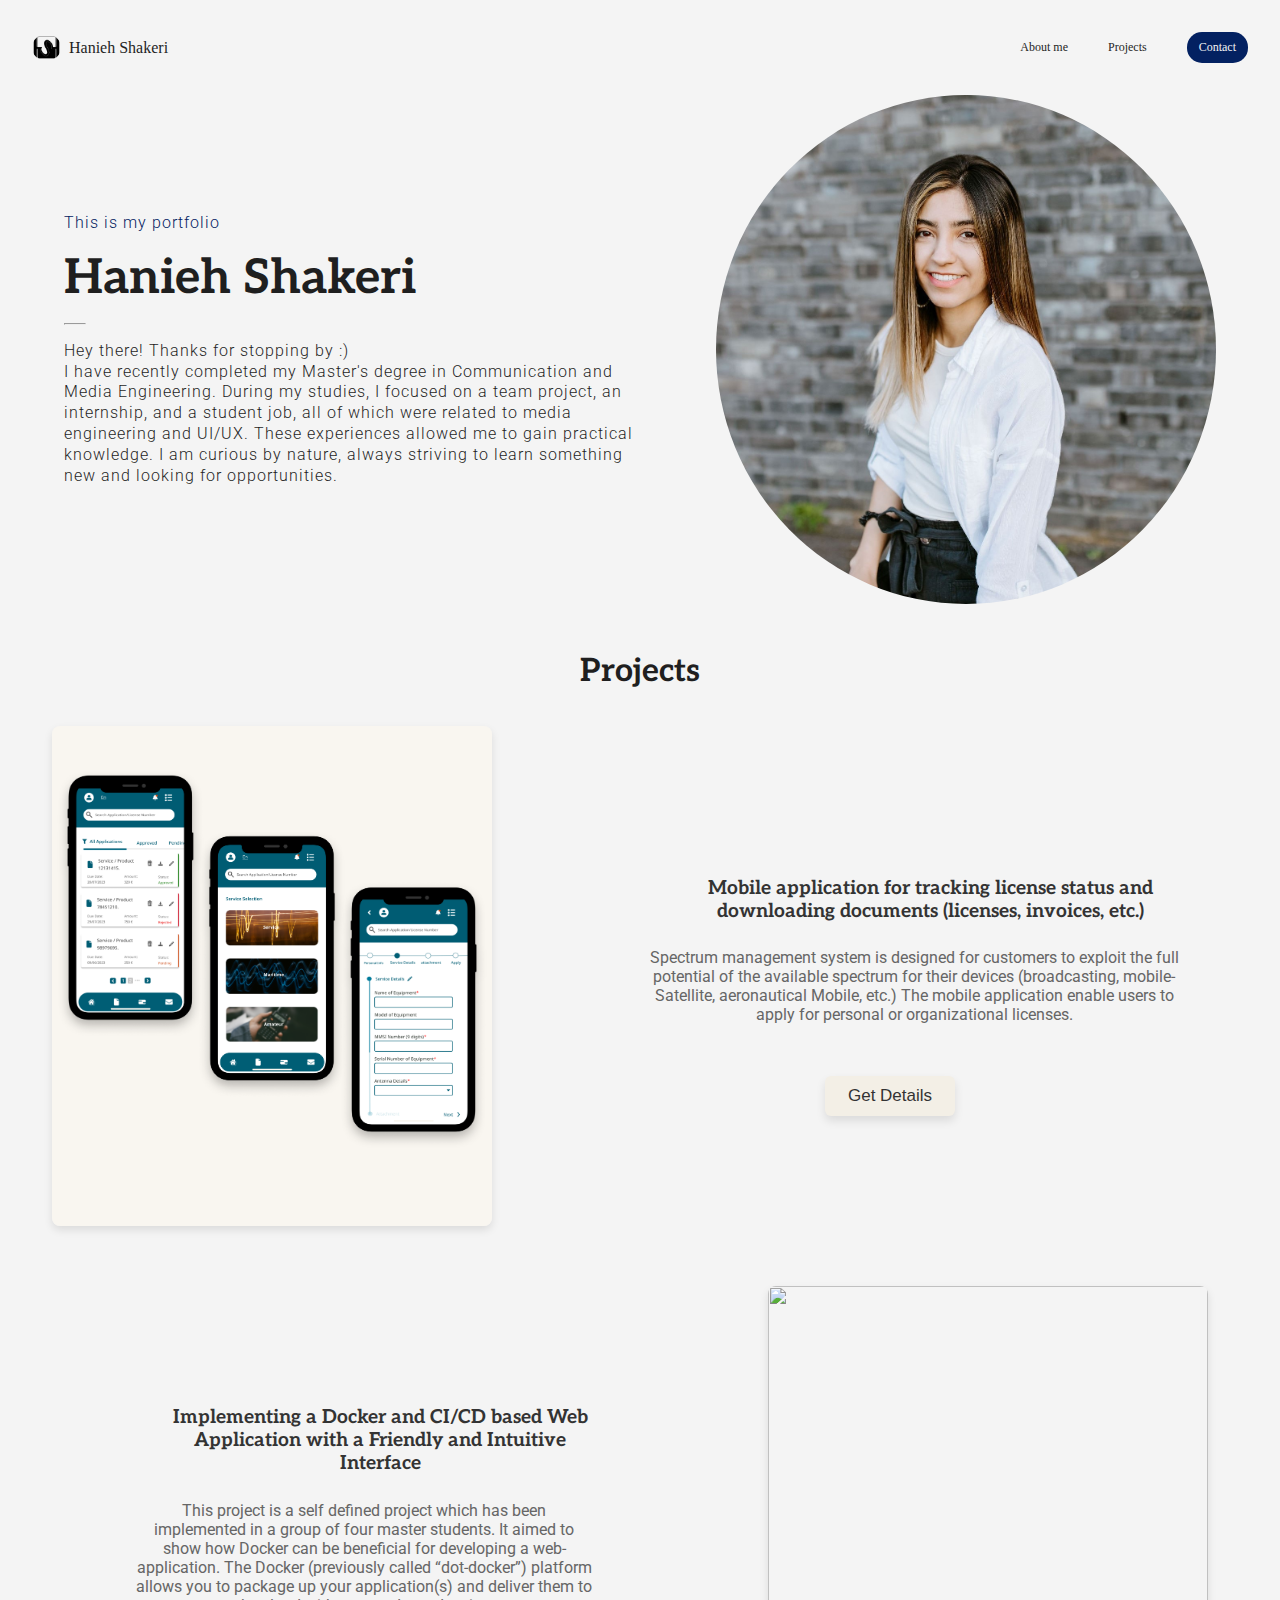
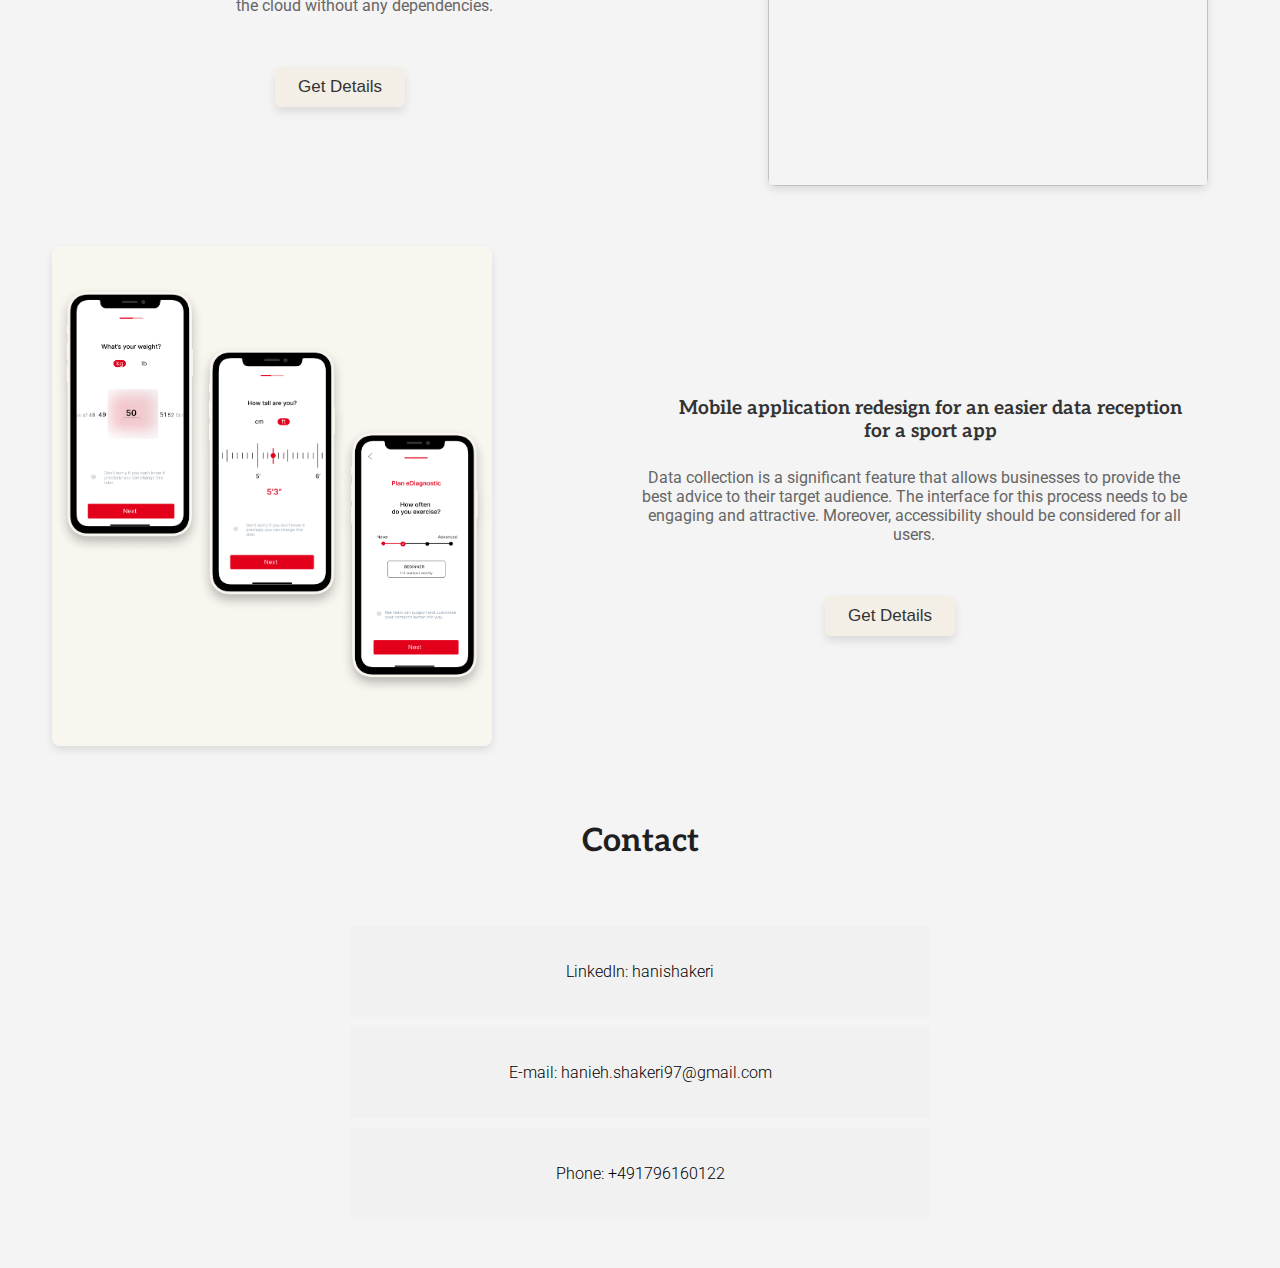
==== commit 05c84e5c: "Add files via upload" ====
--- a/index.html
+++ b/index.html
@@ -1,185 +1,185 @@
-<!DOCTYPE html>
-<html lang="en">
-<head>
-    <meta charset="UTF-8">
-    <meta name="viewport" content="width=device-width, initial-scale=1.0">
-
-    <link rel="preconnect" href="https://fonts.googleapis.com">
-    <link rel="preconnect" href="https://fonts.gstatic.com" crossorigin>
-    <link href="https://fonts.googleapis.com/css2?family=Aleo:ital,wght@0,100..900;1,100..900&family=Roboto:ital,wght@0,100;0,300;0,400;0,500;0,700;0,900;1,100;1,300;1,400;1,500;1,700;1,900&display=swap" rel="stylesheet">
-
-    <link rel="stylesheet" href="style.css">
-    
-    <title>HaniPortfolio</title>
-</head>
-<body>
-    <nav>
-        <div class="brand">
-            <img src="./assets/hani-logo.png" width="29" height="27" lt="logo">
-            <a href="/">Hanieh Shakeri</a>
-        </div>
-
-       <div class="links">
-        <a href=""> About me</a>
-        <a href="#projects"> Projects</a>
-        <a href="#Contact"> Contact</a>    
-       </div>
-    </nav> 
-
-    <header>
-        <div class="heading" id="about">
-            <p class="sub-heading">This is my portfolio</p>
-            <h1>Hanieh Shakeri</h1> 
-            <hr />
-            <p class="description"> Hey there! Thanks for stopping by :) 
-                <br/>
-                I have recently completed my Master's degree in Communication and Media Engineering. During my studies, I focused on a team project, an internship, and a student job, all of which were related to media engineering and UI/UX. 
-                These experiences allowed me to gain practical knowledge. 
-                I am curious by nature, always striving to learn something new and looking for opportunities. </p>
-
-        </div>
-
-        <img src="./assets/profile.jpg" draggable="false" onContextMenu="return false" alt="profile">
-    </header>
-
-    <div class="stats-title">
-        <h2>
-            Projects
-        </h2>
-        <!--<p>These projects have been done during my master studies</p>-->
-    </div>
-    
-
-
-    <main class="container" id="projects">
-        <div class="sub-container sub-container1">
-            <div class="img-container">
-                <img src="./assets/case-study-intern.png" alt="">
-                <div class="hover-content">
-                    <h5>Internship Project</h5>
-                </div>
-            </div>
-          
-          
-            <div class="large-container large-container1">
-                <h4> Mobile application for tracking license status and downloading documents (licenses, invoices, etc.)</h4>
-                
-                <p> Spectrum management system is designed for customers to exploit the full potential of the available spectrum 
-                    for their devices (broadcasting, mobile-Satellite, aeronautical Mobile, etc.) 
-                    The mobile application enable users to apply for personal or organizational licenses.
-                </p>
-                <br />
-                <br />
-
-                <button class="button" onclick="handleButtonClick(event, 'internship.html')">Get Details</button>
-       
-            </div>    
-        </div>
-
-        
-        
-        <div class="sub-container sub-container2">
-            <div class="img-container">
-                <img src="./assets/coffee-project.png" alt="">
-                <div class="hover-content">
-                    <h5>Master Group Project</h5>
-                </div>
-            </div>  
-            
-            <div class="large-container large-container2">
-                  <h4>Implementing a Docker and CI/CD based Web Application with a Friendly and Intuitive Interface</h4>
-                  <p>This project is a self defined project which has been implemented in a group of four master students. It aimed to show how Docker can be beneficial for developing a web-application. 
-                    The Docker (previously called “dot-docker”) platform allows you to package up your application(s) and deliver them to the cloud without any dependencies.</p>
-
-                    <br />
-                    <br />
-                    
-                <button class="button" onclick="handleButtonClick(event, 'master-project.html')">Get Details</button>
-             
-            </div>
-        </div>
-        
-        <div class="sub-container sub-container3">
-            <div class="img-container">
-                <img src="./assets/bestzeit-project.png" alt="">
-                <div class="hover-content">
-                    <h5>Application Redesign Project</h5>    
-                </div>
-            </div>
-
-            <div class="large-container large-container3">
-                <h4>Mobile application redesign for an easier data reception for a sport app</h4>
-                <p>Data collection is a significant feature that allows businesses to provide the best advice to their target audience. 
-                    The interface for this process needs to be engaging and attractive. Moreover, accessibility should be considered for all users.
-                </p>
-                
-                <br />
-                <br />
-
-                <button class="button" onclick="handleButtonClick(event, 'self-project.html')">Get Details</button>
-          
-            </div>
-        </div>
-
-        
-
-        <!--------------------------------------------Footer------------------------------>
-
-        <div class="stats-title">
-            <div>
-                <h2>Contact</h2>
-            </div>
-        </div>
-
-            <div class="sub-container sub-container4">
-            
-                <div class="catch-up" id="Contact">
-
-                    <!--<p>Staying proactive and engaged, ensures that I'm always ready for the next step in my career. 
-                        Let's catch up! you can find me on LinkedIn or simply by writing an email. 
-                        I would really like to get to know you, specially to keep connected with recruiters and potential employers.</p>-->
-
-                    
-                    <div class="Contact">
-                        <p>
-                            LinkedIn: <a href="https://www.linkedin.com/in/hanishakeri/">hanishakeri</a>
-                        </p> 
-                    </div>
-                    <div class="Contact">
-                        <p>
-                            E-mail: <a href="mailto:hanieh.shakeri97@gmail.com">hanieh.shakeri97@gmail.com</a>
-                        </p> 
-                    </div>
-                    <div class="Contact">
-                        <p>
-                            Phone: <a href="tel:+491796160122">+491796160122</a>
-                        </p> 
-                    </div>
-                </div>  
-
-                    <!--<div class="coffee-container">
-                        <svg class="path" width="40%" height="100%" viewBox="0 0 300 300" version="1.1" xmlns="http://www.w3.org/2000/svg" xmlns:xlink="http://www.w3.org/1999/xlink" xml:space="preserve" style="fill-rule:evenodd;clip-rule:evenodd;stroke-linecap:round;stroke-linejoin:round;stroke-miterlimit:1.5;">
-                            <path d="M160.916,92.523c0,0 8.02,7.071 7.135,19.397c-0.86,11.971 -13.31,16.189 -14.152,26.66c-0.898,11.167 7.946,16.891 8.322,17.266" style="fill:none;stroke:#000;stroke-width:3px;"/>
-                            <path d="M177.919,92.523c0,0 8.02,7.071 7.135,19.397c-0.86,11.971 -13.31,16.189 -14.152,26.66c-0.899,11.167 7.945,16.891 8.321,17.266" style="fill:none;stroke:#000;stroke-width:3px;"/>
-                            <path d="M195.216,92.523c0,0 8.021,7.071 7.135,19.397c-0.86,11.971 -13.31,16.189 -14.152,26.66c-0.898,11.167 7.946,16.891 8.322,17.266" style="fill:none;stroke:#000;stroke-width:3px;"/></svg>
-                            
-                            
-                        <svg class="cup" width="80%" height="100%" viewBox="0 0 300 300" version="1.1" xmlns="http://www.w3.org/2000/svg" xmlns:xlink="http://www.w3.org/1999/xlink" xml:space="preserve" style="fill-rule:evenodd;clip-rule:evenodd;stroke-linejoin:round;stroke-miterlimit:1.41421;">
-                            <path d="M98.582,110.197c9.843,0 17.833,7.841 17.833,17.5c0,9.658 -7.99,17.5 -17.833,17.5c-9.842,0 -17.833,-7.842 -17.833,-17.5c0,-9.659 7.991,-17.5 17.833,-17.5Zm0,5.119c6.963,0 12.617,5.547 12.617,12.381c0,6.833 -5.654,12.381 -12.617,12.381c-6.963,0 -12.617,-5.548 -12.617,-12.381c0,-6.834 5.654,-12.381 12.617,-12.381Z" style="fill:#8cb0c0;"/>
-                            <path d="M99.499,156.28l-0.116,0c0.002,0.044 0.003,0.088 0.003,0.132c0,5.759 -14.512,10.435 -32.387,10.435c-17.874,0 -32.386,-4.676 -32.386,-10.435c0,-0.044 0.001,-0.088 0.003,-0.132l-0.117,0l0,-60l65,0l0,60Z" style="fill:#9db8c4;"/>
-                            <path d="M99.499,156.28l-0.116,0c0.002,0.044 0.003,0.088 0.003,0.132c0,3.596 -5.655,6.769 -14.254,8.645c0.168,-0.429 0.254,-0.867 0.254,-1.311c0,-0.044 -0.001,-0.088 -0.003,-0.133l0.116,0l0,-60l-51,0l0,-7.333l65,0l0,60Z" style="fill:#8cb0c0;"/>
-                            <ellipse cx="66.874" cy="96.412" rx="32.512" ry="10.435" style="fill:#9db8c4;"/><ellipse cx="67.041" cy="97.412" rx="31.345" ry="9.435" style="fill:#608392;"/>
-                            <path d="M37.336,100.181c3.769,-3.851 15.668,-6.667 29.747,-6.667c14.079,0 25.977,2.816 29.747,6.667c-3.77,3.851 -15.668,6.666 -29.747,6.666c-14.079,0 -25.978,-2.815 -29.747,-6.666Z" style="fill:#714829;"/></svg>
-        
-                    </div>-->
-                    
-     
-            </div>
-
-
-    </main>
-
-    <script src="Script.js"></script>
-
-</body>
+<!DOCTYPE html>
+<html lang="en">
+<head>
+    <meta charset="UTF-8">
+    <meta name="viewport" content="width=device-width, initial-scale=1.0">
+
+    <link rel="preconnect" href="https://fonts.googleapis.com">
+    <link rel="preconnect" href="https://fonts.gstatic.com" crossorigin>
+    <link href="https://fonts.googleapis.com/css2?family=Aleo:ital,wght@0,100..900;1,100..900&family=Roboto:ital,wght@0,100;0,300;0,400;0,500;0,700;0,900;1,100;1,300;1,400;1,500;1,700;1,900&display=swap" rel="stylesheet">
+
+    <link rel="stylesheet" href="style.css">
+    
+    <title>HaniPortfolio</title>
+</head>
+<body class="first-page">
+    <nav>
+        <div class="brand">
+            <img src="./assets/hani-logo.png" width="29" height="27" lt="logo">
+            <a href="/">Hanieh Shakeri</a>
+        </div>
+
+       <div class="links">
+        <a href=""> About me</a>
+        <a href="#projects"> Projects</a>
+        <a href="#Contact"> Contact</a>    
+       </div>
+    </nav> 
+
+    <header>
+        <div class="heading" id="about">
+            <p class="sub-heading">This is my portfolio</p>
+            <h1>Hanieh Shakeri</h1> 
+            <hr />
+            <p class="description"> Hey there! Thanks for stopping by :) 
+                <br/>
+                I have recently completed my Master's degree in Communication and Media Engineering. During my studies, I focused on a team project, an internship, and a student job, all of which were related to media engineering and UI/UX. 
+                These experiences allowed me to gain practical knowledge. 
+                I am curious by nature, always striving to learn something new and looking for opportunities. </p>
+
+        </div>
+
+        <img src="./assets/profile.jpg" draggable="false" onContextMenu="return false" alt="profile">
+    </header>
+
+    <div class="stats-title">
+        <h2>
+            Projects
+        </h2>
+        <!--<p>These projects have been done during my master studies</p>-->
+    </div>
+    
+
+
+    <main class="container" id="projects">
+        <div class="sub-container sub-container1">
+            <div class="img-container">
+                <img src="./assets/case-study-intern.png" alt="">
+                <div class="hover-content">
+                    <h5>Internship Project</h5>
+                </div>
+            </div>
+          
+          
+            <div class="large-container large-container1">
+                <h4> Mobile application for tracking license status and downloading documents (licenses, invoices, etc.)</h4>
+                
+                <p> Spectrum management system is designed for customers to exploit the full potential of the available spectrum 
+                    for their devices (broadcasting, mobile-Satellite, aeronautical Mobile, etc.) 
+                    The mobile application enable users to apply for personal or organizational licenses.
+                </p>
+                <br />
+                <br />
+
+                <button class="button" onclick="handleButtonClick(event, 'internship.html')">Get Details</button>
+       
+            </div>    
+        </div>
+
+        
+        
+        <div class="sub-container sub-container2">
+            <div class="img-container">
+                <img src="./assets/coffee-project.png" alt="">
+                <div class="hover-content">
+                    <h5>Master Group Project</h5>
+                </div>
+            </div>  
+            
+            <div class="large-container large-container2">
+                  <h4>Implementing a Docker and CI/CD based Web Application with a Friendly and Intuitive Interface</h4>
+                  <p>This project is a self defined project which has been implemented in a group of four master students. It aimed to show how Docker can be beneficial for developing a web-application. 
+                    The Docker (previously called “dot-docker”) platform allows you to package up your application(s) and deliver them to the cloud without any dependencies.</p>
+
+                    <br />
+                    <br />
+                    
+                <button class="button" onclick="handleButtonClick(event, 'master-project.html')">Get Details</button>
+             
+            </div>
+        </div>
+        
+        <div class="sub-container sub-container3">
+            <div class="img-container">
+                <img src="./assets/bestzeit-project.png" alt="">
+                <div class="hover-content">
+                    <h5>Application Redesign Project</h5>    
+                </div>
+            </div>
+
+            <div class="large-container large-container3">
+                <h4>Mobile application redesign for an easier data reception for a sport app</h4>
+                <p>Data collection is a significant feature that allows businesses to provide the best advice to their target audience. 
+                    The interface for this process needs to be engaging and attractive. Moreover, accessibility should be considered for all users.
+                </p>
+                
+                <br />
+                <br />
+
+                <button class="button" onclick="handleButtonClick(event, 'self-project.html')">Get Details</button>
+          
+            </div>
+        </div>
+
+        
+
+        <!--------------------------------------------Footer------------------------------>
+
+        <div class="stats-title">
+            <div>
+                <h2>Contact</h2>
+            </div>
+        </div>
+
+            <div class="sub-container sub-container4">
+            
+                <div class="catch-up" id="Contact">
+
+                    <!--<p>Staying proactive and engaged, ensures that I'm always ready for the next step in my career. 
+                        Let's catch up! you can find me on LinkedIn or simply by writing an email. 
+                        I would really like to get to know you, specially to keep connected with recruiters and potential employers.</p>-->
+
+                    
+                    <div class="Contact">
+                        <p>
+                            LinkedIn: <a href="https://www.linkedin.com/in/hanishakeri/">hanishakeri</a>
+                        </p> 
+                    </div>
+                    <div class="Contact">
+                        <p>
+                            E-mail: <a href="mailto:hanieh.shakeri97@gmail.com">hanieh.shakeri97@gmail.com</a>
+                        </p> 
+                    </div>
+                    <div class="Contact">
+                        <p>
+                            Phone: <a href="tel:+491796160122">+491796160122</a>
+                        </p> 
+                    </div>
+                </div>  
+
+                    <!--<div class="coffee-container">
+                        <svg class="path" width="40%" height="100%" viewBox="0 0 300 300" version="1.1" xmlns="http://www.w3.org/2000/svg" xmlns:xlink="http://www.w3.org/1999/xlink" xml:space="preserve" style="fill-rule:evenodd;clip-rule:evenodd;stroke-linecap:round;stroke-linejoin:round;stroke-miterlimit:1.5;">
+                            <path d="M160.916,92.523c0,0 8.02,7.071 7.135,19.397c-0.86,11.971 -13.31,16.189 -14.152,26.66c-0.898,11.167 7.946,16.891 8.322,17.266" style="fill:none;stroke:#000;stroke-width:3px;"/>
+                            <path d="M177.919,92.523c0,0 8.02,7.071 7.135,19.397c-0.86,11.971 -13.31,16.189 -14.152,26.66c-0.899,11.167 7.945,16.891 8.321,17.266" style="fill:none;stroke:#000;stroke-width:3px;"/>
+                            <path d="M195.216,92.523c0,0 8.021,7.071 7.135,19.397c-0.86,11.971 -13.31,16.189 -14.152,26.66c-0.898,11.167 7.946,16.891 8.322,17.266" style="fill:none;stroke:#000;stroke-width:3px;"/></svg>
+                            
+                            
+                        <svg class="cup" width="80%" height="100%" viewBox="0 0 300 300" version="1.1" xmlns="http://www.w3.org/2000/svg" xmlns:xlink="http://www.w3.org/1999/xlink" xml:space="preserve" style="fill-rule:evenodd;clip-rule:evenodd;stroke-linejoin:round;stroke-miterlimit:1.41421;">
+                            <path d="M98.582,110.197c9.843,0 17.833,7.841 17.833,17.5c0,9.658 -7.99,17.5 -17.833,17.5c-9.842,0 -17.833,-7.842 -17.833,-17.5c0,-9.659 7.991,-17.5 17.833,-17.5Zm0,5.119c6.963,0 12.617,5.547 12.617,12.381c0,6.833 -5.654,12.381 -12.617,12.381c-6.963,0 -12.617,-5.548 -12.617,-12.381c0,-6.834 5.654,-12.381 12.617,-12.381Z" style="fill:#8cb0c0;"/>
+                            <path d="M99.499,156.28l-0.116,0c0.002,0.044 0.003,0.088 0.003,0.132c0,5.759 -14.512,10.435 -32.387,10.435c-17.874,0 -32.386,-4.676 -32.386,-10.435c0,-0.044 0.001,-0.088 0.003,-0.132l-0.117,0l0,-60l65,0l0,60Z" style="fill:#9db8c4;"/>
+                            <path d="M99.499,156.28l-0.116,0c0.002,0.044 0.003,0.088 0.003,0.132c0,3.596 -5.655,6.769 -14.254,8.645c0.168,-0.429 0.254,-0.867 0.254,-1.311c0,-0.044 -0.001,-0.088 -0.003,-0.133l0.116,0l0,-60l-51,0l0,-7.333l65,0l0,60Z" style="fill:#8cb0c0;"/>
+                            <ellipse cx="66.874" cy="96.412" rx="32.512" ry="10.435" style="fill:#9db8c4;"/><ellipse cx="67.041" cy="97.412" rx="31.345" ry="9.435" style="fill:#608392;"/>
+                            <path d="M37.336,100.181c3.769,-3.851 15.668,-6.667 29.747,-6.667c14.079,0 25.977,2.816 29.747,6.667c-3.77,3.851 -15.668,6.666 -29.747,6.666c-14.079,0 -25.978,-2.815 -29.747,-6.666Z" style="fill:#714829;"/></svg>
+        
+                    </div>-->
+                    
+     
+            </div>
+
+
+    </main>
+
+    <script src="Script.js"></script>
+
+</body>
 </html>--- a/style.css
+++ b/style.css
@@ -1,457 +1,603 @@
-
-/* ------------------------------------------Rules-----------------------*/
-:root {
-    --text-main:#F4F4F4;
-    --text-secondary: #575756;
-    --background-color: #1F1F1F;
-    --accent-color-main: #032161;
-    --accent-color-secondary: #ebac0b;
-    
-}
-
-/*font-family: "Roboto", sans-serif;*/
-/*font-family: "Aleo", serif;*/
-
-body {
-
-    color: var(--background-color);
-    background-color: var(--text-main);
-    margin: 2rem;
-}
-
-html {
-    scroll-behavior: smooth;
-}
-
-/*------------------------------------------Navbar Index (Main Page)---------------------------------*/
-a {
- color: unset;
- text-decoration: none;
-}
-
-nav{
-    display: grid;
-    grid-template-columns: 1fr 1fr;
-}
-
-.brand, .links {
-    display:flex;
-    align-items: center;
-}
-
-.brand a {
-    margin-left: 0.5rem;
-}
-
-.links {
-    grid-column-start: 3;
-    font-size: 0.75rem;
-    font-weight: 100;
-}
-
-.links a {
-    margin-left: 2.5rem;
-}
-.links a:hover {
-    color: var(--accent-color-main);
-}
-.links a:last-child {
-    background-color: var(--accent-color-main);
-    color: var(--text-main);
-    padding: 0.5rem 0.75rem;
-    border-radius: 15px;
-}
-
-/*-----------------------------------------header/description Index (Main Page)-------------------------------*/
-
-header {
-    display: grid;
-    grid-template-columns: 1fr 1fr;
-    align-items: center;
-    margin-left: 2rem;
-    
-}
-
-header img {
-    display: grid;
-    max-width: 500px;
-    grid-column: 3;
-    border-radius: 50%;
-    margin: 2rem ;
-    
-}
-
-.heading {
-    width:570px;
-}
-.heading p{
-    font-family: "Roboto", sans-serif;
-    font-weight: 300;
-    line-height: 1.3;
-    letter-spacing: 1px;
-}
-
-.sub-heading {
-    color: var(--accent-color-main);
-    margin-bottom: none;
-}
-
-header h1 {
-    font-family: 'Aleo', serif;
-    font-size: 3rem;
-    margin: 1rem 0;
-
-}
-header hr {
-    width: 20px;
-    margin: 0;
-}
-
-.description p{
-    font-family: "Roboto", sans-serif;
-    font-size: 400;
-    font-weight: 300;
-    color:black;
-}
-
-/*-----------------------------------projects Index (Main Page)----------------------------------*/
-
-stats-title {
-    text-align: center;
-    color: var(--text-main);
-    background-color: var(--background-color);
-}
-
-.stats-title h2 {
-    display: flex;
-    justify-content: center;
-}
-
-.stats-title h2 {
-    font-family: 'Aleo', serif;
-    font-size: 2rem;
-    margin: 1rem 0;
-}
-
-.stats-title p {
-    font-weight: 100;
-    font-size: 0.9rem;
-}
-
-/*.main{
-    background-color: var(--background-color);
-}*/
-
-.container {
-    display: flex;
-    justify-content: center;
-    flex-direction: column;
-  
-}
-
-
-.container img {
-    width: 440px;
-    height: 500px;
-    margin-right: 20px;
-    border-radius: 8px;
-    box-shadow: 0 4px 8px rgba(0, 0, 0, 0.1);
-}
-
-
-.container > div {
-    margin: 10px;
-    padding: 10px;
-   /* background-color: #f0efde;*/
-    
-}
-
-.sub-container {
-    display: flex;
-    flex-direction: row;
-    align-items: center;
-    padding: 20px;
-    border-radius: 8px;
-    text-align: left;
-    position: relative;
-}
-
-.img-container {
-    position: relative;
-}
-
-.img-container img {
-    max-width: 450px;
-    margin-bottom: 20px;
-    border-radius: 8px;
-    display: block;
-}
-
-.hover-content {
-    position: absolute;
-    top: 0;
-    left: 0;
-    width: 440px;
-    height: 500px;
-    display: flex;
-    justify-content: center;
-    align-items: center;
-    background-color: rgba(0, 0, 0, 0.7);
-    color: white;
-    opacity: 0;
-    transition: opacity 0.3s ease-in-out;
-}
-
-.img-container:hover .hover-content {
-    opacity: 1;
-    border-radius: 8px;
-}
-
-.sub-container1, .sub-container2, .sub-container3, .sub-container4 {
-    flex: 1 1 calc(33.333% - 40px);
-    padding: 20px;
-    text-align: center;
-}
-
-.sub-container:nth-child(even) {
-    flex-direction: row-reverse;
-    
-}
-
-
-.sub-container h4 {
-    margin-top: 10px;
-    font-family: 'Aleo', serif;
-    font-size: 1.2em;
-    color: #333;
-}
-
-.sub-container h5{
-    margin-top: 10px;
-    font-size: 1.2em;
-    color: #ffffff;
-}
-
-.sub-container p{
-    font-family: "Roboto", sans-serif;
-    font-size: 1rem ;
-    color: black;
-    font-weight: 400;
-}
-
-
-@media (max-width: 768px) {
-    .sub-container {
-        flex-direction: column;
-        text-align: center;
-    }
-    
-    .sub-container img {
-        margin: 0 0 10px 0;
-    }
-    
-    .sub-container:nth-child(even) {
-        flex-direction: column;
-      
-    }
-}
-
-.large-container {
-    max-width: 713px;
-    margin-left: 60px;
-    margin-right: 20px;
-    margin-top: 20px;
-    padding: 15px;
-    /*background-color: #f9f9f9;*/
-    border-radius: 8px;
-    /*box-shadow: 0 4px 8px rgba(0, 0, 0, 0.1);*/
-}
-
-.large-container h4 {
-    text-align-last: center;
-    margin-top: 0;
-    font-size: 1.2em;
-    color: #333;
-    margin-left: 80px;
-}
-
-.large-container p {
-    color: #666;
-    font-size: 1rem;
-    margin-left: 48px;
-}
-
-.large-container2 {
-    
-    margin-left: 20px;
-    margin-right: 160px;
-    margin-top: 20px;
-    padding: 15px;
-    border-radius: 8px;
-}
-
-.large-container2 button {
-    justify-content: center;
-}
-
-
-/*-----------------------------------------Button Index(Main Page)------------------------------*/
-
-.button {
-    position: relative;
-    width: 130px;
-    padding: 10px 22px;
-    background: #f3efe6;
-    border-radius: 6px;
-    color: #333;
-    border: none;
-    font-size: 17px;
-    font-weight: 400;
-    cursor: pointer;
-    transition: transform 0.2s ease;
-    box-shadow: 0 5px 10px rgba(0, 0, 0, 0.1);
-}
-
-.button:active {
-    transform: scale(0.96);
-}
-
-.button::before, .button::after {
-    content: "";
-    position: absolute;
-    left: 50%;
-    transform: translateX(-50%);
-    height: 100%;
-    width: 150%;
-    z-index: -1;
-   
-    background-repeat: no-repeat;
-}
-
-.button.animate::before {
-    top: -70%;
-    background-image: radial-gradient(circle, #032161 20%, transparent 20%),
-    radial-gradient(circle, transparent 20%, #1474c8 20%, transparent 20%), 
-    radial-gradient(circle, #032161 20%, transparent 20%), 
-    radial-gradient(circle, transparent 10%, #1474c8 15%, transparent 30%),
-    radial-gradient(circle, #032161 20%, transparent 20%),
-    radial-gradient(circle, #1474c8 20%, transparent 20%),
-    radial-gradient(circle, #1474c8 20%, transparent 20%),
-    radial-gradient(circle, #032161 20%, transparent 20%);
-    background-size: 10% 10%, 20% 20%, 15% 15%, 20% 20%, 18% 18%, 10% 10%, 10% 10%, 18% 18%;
-    background-position: 5% 50%, 10% 90%, 10% 90%, 15% 90%, 25% 90%, 25% 90%, 40% 90%, 55% 90%, 70% 90%;
-    animation: topBubbles 0.6s ease-in-out forwards; 
-}
-
-.button.animate::after {
-    bottom: -20px;
-    background-image: radial-gradient(circle, #032161 20%, transparent 20%),
-    radial-gradient(circle, transparent 20%, #032161 20%, transparent 20%), 
-    radial-gradient(circle, #032161 20%, transparent 20%),
-    radial-gradient(circle, #1474c8 20%, transparent 20%),
-    radial-gradient(circle, #032161 20%, transparent 20%),
-    radial-gradient(circle, #1474c8 20%, transparent 20%),
-    radial-gradient(circle, #032161 20%, transparent 20%);
-    background-size: 10% 10%, 20% 20%, 15% 20%, 20% 20%, 18% 18%, 10% 10%, 15% 15%, 18% 18%;
-    background-position: 5% 50%, 10% 90%, 10% 90%, 15% 90%, 25% 90%, 25% 90%, 40% 90%, 55% 90%, 70% 90%;
-    animation: bottomBubbles 0.6s ease-in-out forwards;
-}
-
-@keyframes topBubbles {
-    50% {
-        background-position: 0% 80%, 0% 20%, 10% 40%, 20% 0%, 30% 30%, 22% 50%, 50% 50%, 65% 20%, 90% 30%;
-    }
-    100% {
-        background-position: 0% 70%, 0% 10%, 10% 30%, 20% -10%, 30% 20%, 22% 40%, 50% 40%, 65% 10%, 90% 20%;
-        background-size: 0% 0%, 0% 0%, 0% 0%, 0% 0%, 0% 0%, 0% 0%, 0% 0%;
-    }
-}
-
-@keyframes bottomBubbles {
-    50% {
-        background-position: 0% 80%, 20% 80%, 45% 60%, 60% 100%, 75% 70%, 95% 60%, 105% 0%;
-    }
-    100% {
-        background-position: 0% 90%, 20% 90%, 45% 70%, 60% 110%, 75% 80%, 95% 70%, 110% 10%;
-        background-size: 0% 0%, 0% 0%, 0% 0%, 0% 0%, 0% 0%, 0% 0%, 0% 0%;
-    }
-}
-
-/*----------------------------------Footer Contact Index (Main Page)-----------------------------*/
-
-.sub-container4{
-    display:  flex;
-    flex-direction: column;
-}
-
-.catch-up {
-    width: 600px;
-    height: 300px;
-}
-
-
-.catch-up > div {
-    background-color: #f1f1f1;
-    margin: 10px;
-    padding: 20px;
-    font-size: 30px; 
-}
-
-.catch-up p {
-    font-family: "Roboto", sans-serif;
-    font-size: 1rem ;
-    color: black;
-    font-weight: 300;
-    text-align: center;
-}
-
-.contact {
-    width: 200px;
-    height: 150px;
-}
-
-
-
-
-
-/*-------------------------------------------Coffee-----------------------------------------
-
-
-  .path {
-    stroke-dasharray: 100;
-    stroke-dashoffset: 800;
-    animation: dash 2s linear forwards infinite;
-    position: absolute;
-    top: 68px;
-    left: 173px;
-  }
-  
-  @keyframes dash {
-    to {
-      stroke-dashoffset: 1000;
-    }
-  }
-  .cup {
-    position: absolute;
-    top: 110px;
-    left: -50px;
-  }
-*-------------------------------------------------------------------------------------------  
-
-
-/*----------------------------------------Internship Project Overview--------------------------*/
-
-.Overview{
-    display: grid;
-    grid-template-columns: 8fr;
-    align-items: center;
-    font-family: "Roboto", sans-serif;
-    font-size: 400;
-    font-weight: 300;
-    color:black;
-    line-height: 1.3;
-    margin-left: 2rem;
-    margin-top: 6rem;
-}
-
-
+
+/* ------------------------------------------Rules-----------------------*/
+:root {
+    --text-main:#F4F4F4;
+    --text-secondary: #575756;
+    --background-color: #1F1F1F;
+    --accent-color-main: #032161;
+    --accent-color-secondary: #ebac0b;
+    
+}
+
+/*font-family: "Roboto", sans-serif;*/
+/*font-family: "Aleo", serif;*/
+
+body {
+
+    color: var(--background-color);
+    background-color: var(--text-main);
+    margin: 2rem;
+}
+
+html {
+    scroll-behavior: smooth;
+}
+
+/*------------------------------------------Navbar Index (Main Page)---------------------------------*/
+a {
+ color: unset;
+ text-decoration: none;
+}
+
+nav{
+    display: grid;
+    grid-template-columns: 1fr 1fr;
+}
+
+.brand, .links {
+    display:flex;
+    align-items: center;
+}
+
+.brand a {
+    margin-left: 0.5rem;
+}
+
+.links {
+    grid-column-start: 3;
+    font-size: 0.75rem;
+    font-weight: 100;
+}
+
+.links a {
+    margin-left: 2.5rem;
+}
+.links a:hover {
+    color: var(--accent-color-main);
+}
+.links a:last-child {
+    background-color: var(--accent-color-main);
+    color: var(--text-main);
+    padding: 0.5rem 0.75rem;
+    border-radius: 15px;
+}
+
+/*-----------------------------------------header/description Index (Main Page)-------------------------------*/
+
+header {
+    display: grid;
+    grid-template-columns: 1fr 1fr;
+    align-items: center;
+    margin-left: 2rem;
+    
+}
+
+header img {
+    display: grid;
+    max-width: 500px;
+    grid-column: 3;
+    border-radius: 50%;
+    margin: 2rem;
+}
+
+.heading {
+    width:570px;
+}
+.heading p{
+    font-family: "Roboto", sans-serif;
+    font-weight: 300;
+    line-height: 1.3;
+    letter-spacing: 1px;
+}
+
+.sub-heading {
+    color: var(--accent-color-main);
+    margin-bottom: none;
+}
+
+header h1 {
+    font-family: 'Aleo', serif;
+    font-size: 3rem;
+    margin: 1rem 0;
+
+}
+header hr {
+    width: 20px;
+    margin: 0;
+}
+
+.description p{
+    font-family: "Roboto", sans-serif;
+    font-size: 400;
+    font-weight: 300;
+    color:black;
+}
+
+/*-----------------------------------projects Index (Main Page)----------------------------------*/
+
+stats-title {
+    text-align: center;
+    color: var(--text-main);
+    background-color: var(--background-color);
+}
+
+.stats-title h2 {
+    display: flex;
+    justify-content: center;
+}
+
+.stats-title h2 {
+    font-family: 'Aleo', serif;
+    font-size: 2rem;
+    margin: 1rem 0;
+}
+
+.stats-title p {
+    font-weight: 100;
+    font-size: 0.9rem;
+}
+
+/*.main{
+    background-color: var(--background-color);
+}*/
+
+.container {
+    display: flex;
+    justify-content: center;
+    flex-direction: column;
+  
+}
+
+
+.container img {
+    width: 440px;
+    height: 500px;
+    margin-right: 20px;
+    border-radius: 8px;
+    box-shadow: 0 4px 8px rgba(0, 0, 0, 0.1);
+}
+
+.img-context{
+    display:grid;
+    grid-column-start: 2;
+    grid-template-columns: max-content;
+}
+
+.first-page img {
+    border-radius: 50%;
+}
+
+.second-page img {
+    border-radius: 10px;
+   
+}
+
+
+.container > div {
+    margin: 10px;
+    padding: 10px;
+   /* background-color: #f0efde;*/
+    
+}
+
+.sub-container {
+    display: flex;
+    flex-direction: row;
+    align-items: center;
+    padding: 20px;
+    border-radius: 8px;
+    text-align: left;
+    position: relative;
+}
+
+.img-container {
+    position: relative;
+}
+
+.img-container img {
+    max-width: 450px;
+    margin-bottom: 20px;
+    border-radius: 8px;
+    display: block;
+}
+
+.hover-content {
+    position: absolute;
+    top: 0;
+    left: 0;
+    width: 440px;
+    height: 500px;
+    display: flex;
+    justify-content: center;
+    align-items: center;
+    background-color: rgba(0, 0, 0, 0.7);
+    color: white;
+    opacity: 0;
+    transition: opacity 0.3s ease-in-out;
+}
+
+.img-container:hover .hover-content {
+    opacity: 1;
+    border-radius: 8px;
+}
+
+.sub-container1, .sub-container2, .sub-container3, .sub-container4 {
+    flex: 1 1 calc(33.333% - 40px);
+    padding: 20px;
+    text-align: center;
+}
+
+.sub-container:nth-child(even) {
+    flex-direction: row-reverse;
+    
+}
+
+
+.sub-container h4 {
+    margin-top: 10px;
+    font-family: 'Aleo', serif;
+    font-size: 1.2em;
+    color: #333;
+}
+
+.sub-container h5{
+    margin-top: 10px;
+    font-size: 1.2em;
+    color: #ffffff;
+}
+
+.sub-container p{
+    font-family: "Roboto", sans-serif;
+    font-size: 1rem ;
+    color: black;
+    font-weight: 400;
+}
+
+
+@media (max-width: 768px) {
+    .sub-container {
+        flex-direction: column;
+        text-align: center;
+    }
+    
+    .sub-container img {
+        margin: 0 0 10px 0;
+    }
+    
+    .sub-container:nth-child(even) {
+        flex-direction: column;
+      
+    }
+}
+
+.large-container {
+    max-width: 713px;
+    margin-left: 60px;
+    margin-right: 20px;
+    margin-top: 20px;
+    padding: 15px;
+    /*background-color: #f9f9f9;*/
+    border-radius: 8px;
+    /*box-shadow: 0 4px 8px rgba(0, 0, 0, 0.1);*/
+}
+
+.large-container h4 {
+    text-align-last: center;
+    margin-top: 0;
+    font-size: 1.2em;
+    color: #333;
+    margin-left: 80px;
+}
+
+.large-container p {
+    color: #666;
+    font-size: 1rem;
+    margin-left: 48px;
+}
+
+.large-container2 {
+    
+    margin-left: 20px;
+    margin-right: 160px;
+    margin-top: 20px;
+    padding: 15px;
+    border-radius: 8px;
+}
+
+.large-container2 button {
+    justify-content: center;
+}
+
+
+/*-----------------------------------------Button Index(Main Page)------------------------------*/
+
+.button {
+    position: relative;
+    width: 130px;
+    padding: 10px 22px;
+    background: #f3efe6;
+    border-radius: 6px;
+    color: #333;
+    border: none;
+    font-size: 17px;
+    font-weight: 400;
+    cursor: pointer;
+    transition: transform 0.2s ease;
+    box-shadow: 0 5px 10px rgba(0, 0, 0, 0.1);
+}
+
+.button:active {
+    transform: scale(0.96);
+}
+
+.button::before, .button::after {
+    content: "";
+    position: absolute;
+    left: 50%;
+    transform: translateX(-50%);
+    height: 100%;
+    width: 150%;
+    z-index: -1;
+   
+    background-repeat: no-repeat;
+}
+
+.button.animate::before {
+    top: -70%;
+    background-image: radial-gradient(circle, #032161 20%, transparent 20%),
+    radial-gradient(circle, transparent 20%, #1474c8 20%, transparent 20%), 
+    radial-gradient(circle, #032161 20%, transparent 20%), 
+    radial-gradient(circle, transparent 10%, #1474c8 15%, transparent 30%),
+    radial-gradient(circle, #032161 20%, transparent 20%),
+    radial-gradient(circle, #1474c8 20%, transparent 20%),
+    radial-gradient(circle, #1474c8 20%, transparent 20%),
+    radial-gradient(circle, #032161 20%, transparent 20%);
+    background-size: 10% 10%, 20% 20%, 15% 15%, 20% 20%, 18% 18%, 10% 10%, 10% 10%, 18% 18%;
+    background-position: 5% 50%, 10% 90%, 10% 90%, 15% 90%, 25% 90%, 25% 90%, 40% 90%, 55% 90%, 70% 90%;
+    animation: topBubbles 0.6s ease-in-out forwards; 
+}
+
+.button.animate::after {
+    bottom: -20px;
+    background-image: radial-gradient(circle, #032161 20%, transparent 20%),
+    radial-gradient(circle, transparent 20%, #032161 20%, transparent 20%), 
+    radial-gradient(circle, #032161 20%, transparent 20%),
+    radial-gradient(circle, #1474c8 20%, transparent 20%),
+    radial-gradient(circle, #032161 20%, transparent 20%),
+    radial-gradient(circle, #1474c8 20%, transparent 20%),
+    radial-gradient(circle, #032161 20%, transparent 20%);
+    background-size: 10% 10%, 20% 20%, 15% 20%, 20% 20%, 18% 18%, 10% 10%, 15% 15%, 18% 18%;
+    background-position: 5% 50%, 10% 90%, 10% 90%, 15% 90%, 25% 90%, 25% 90%, 40% 90%, 55% 90%, 70% 90%;
+    animation: bottomBubbles 0.6s ease-in-out forwards;
+}
+
+@keyframes topBubbles {
+    50% {
+        background-position: 0% 80%, 0% 20%, 10% 40%, 20% 0%, 30% 30%, 22% 50%, 50% 50%, 65% 20%, 90% 30%;
+    }
+    100% {
+        background-position: 0% 70%, 0% 10%, 10% 30%, 20% -10%, 30% 20%, 22% 40%, 50% 40%, 65% 10%, 90% 20%;
+        background-size: 0% 0%, 0% 0%, 0% 0%, 0% 0%, 0% 0%, 0% 0%, 0% 0%;
+    }
+}
+
+@keyframes bottomBubbles {
+    50% {
+        background-position: 0% 80%, 20% 80%, 45% 60%, 60% 100%, 75% 70%, 95% 60%, 105% 0%;
+    }
+    100% {
+        background-position: 0% 90%, 20% 90%, 45% 70%, 60% 110%, 75% 80%, 95% 70%, 110% 10%;
+        background-size: 0% 0%, 0% 0%, 0% 0%, 0% 0%, 0% 0%, 0% 0%, 0% 0%;
+    }
+}
+
+/*----------------------------------Footer Contact Index (Main Page)-----------------------------*/
+
+.sub-container4{
+    display:  flex;
+    flex-direction: column;
+}
+
+.catch-up {
+    width: 600px;
+    height: 300px;
+}
+
+
+.catch-up > div {
+    background-color: #f1f1f1;
+    margin: 10px;
+    padding: 20px;
+    font-size: 30px; 
+}
+
+.catch-up p {
+    font-family: "Roboto", sans-serif;
+    font-size: 1rem ;
+    color: black;
+    font-weight: 300;
+    text-align: center;
+}
+
+.contact {
+    width: 200px;
+    height: 150px;
+}
+
+
+
+
+
+/*-------------------------------------------Coffee-----------------------------------------
+
+
+  .path {
+    stroke-dasharray: 100;
+    stroke-dashoffset: 800;
+    animation: dash 2s linear forwards infinite;
+    position: absolute;
+    top: 68px;
+    left: 173px;
+  }
+  
+  @keyframes dash {
+    to {
+      stroke-dashoffset: 1000;
+    }
+  }
+  .cup {
+    position: absolute;
+    top: 110px;
+    left: -50px;
+  }
+*-------------------------------------------------------------------------------------------  
+
+
+/*----------------------------------------Internship Project Overview--------------------------*/
+
+.Overview{
+    display: grid;
+    grid-template-columns: 8fr;
+    align-items: center;
+    font-family: "Roboto", sans-serif;
+    font-size: 400;
+    font-weight: 300;
+    color:black;
+    line-height: 1.3;
+    margin-left: 2rem;
+    margin-right: 2rem;
+    margin-top: 6rem;
+}
+
+
+/*------------------------------------------MyRole------------------------------------------
+
+.role{
+    display: grid;
+    grid-template-columns: 1fr 1fr 1fr;
+    gap: 20px;
+    padding: 20px;
+    font-family: "Roboto", sans-serif;
+    text-align: center;
+}
+
+.box{
+    background-color: #f0f0f0;
+    border: 1px solid #ccc;
+    border-radius: 20px;
+    padding: 15px;
+    height: 150px;
+    box-shadow: 0 2px 4px rgba(0, 0, 0, 0.1);
+    
+}
+.box img {
+    max-width: 100%;
+    border-radius: 5px;
+    margin-bottom: 10px;
+}
+.box p {
+    font-size: 14px;
+    color: #333;
+}
+*/
+
+.process{
+    font-family: "Roboto", sans-serif;
+    text-align: center;
+}
+
+.grid-container {
+    display: grid;
+    grid-template-columns: repeat(5, 1fr); /* 5 equal columns */
+    gap: 20px;
+    padding: 20px;
+}
+
+.box {
+    padding: 20px;
+    border-radius: 10px;
+    color: white;
+    text-align: center;
+    font-family: Arial, sans-serif;
+    font-size: 1.2em;
+    box-shadow: 0 4px 6px rgba(0, 0, 0, 0.1);
+}
+
+
+.discover { background-color: #3498db; }  /* Blue */
+.define { background-color: #e74c3c; }    /* Red */
+.ideate { background-color: #f1c40f; }    /* Yellow */
+.prototype { background-color: #2ecc71; } /* Green */
+.iterate { background-color: #9b59b6; }   /* Purple */
+
+.problem-statement{
+    display: grid;
+    grid-column-start: 1fr;
+    width:auto;
+    align-items: center;
+    font-family: "Roboto", sans-serif;
+    font-size: 400;
+    font-weight: 300;
+    color:black;
+    line-height: 1.3;
+    margin-left: 2rem;
+    margin-right: 2rem;
+    margin-top: 6rem;
+    
+}
+.problem-statement h2{
+    text-align: center;
+}
+
+.problem-statement p,ul{
+    max-width: 540px; /* Limits the width of the paragraph */
+    margin: 0 auto; /* Centers the paragraph within the parent */
+    margin-bottom: 2rem;
+    padding: 0 20px; /* Adds some padding for better readability */
+    font-family: "Roboto", sans-serif;
+    text-align: justify
+     
+}
+
+.table-container {
+    display: inline-block; /* Allows the table to be centered within the text-aligned parent */
+    text-align: center; /* Aligns the text within the table itself */
+}
+
+.table-container img{
+
+}
+.image-container{
+  display: flex;
+  justify-content: center; /* Horizontally center */
+}
+
+.responsive-image {
+    max-width: 800px; /* Or a specific max width, like 300px */
+    height: auto;    /* Maintains the aspect ratio */
+    text-align: center;
+  }
+
+table {
+    width: 80%;
+    max-width: 800px;
+    border-collapse: collapse;
+    font-family: Arial, sans-serif;
+    font-size: 1em;
+    margin-left: auto;
+     margin-right: auto;
+}
+
+th, td {
+    border: 1px solid #dddddd;
+    text-align: center;
+    padding: 8px;
+}
+
+th {
+    background-color: #f2f2f2;
+}
+
+tbody tr:nth-child(even) {
+    background-color: #f9f9f9;
+}
